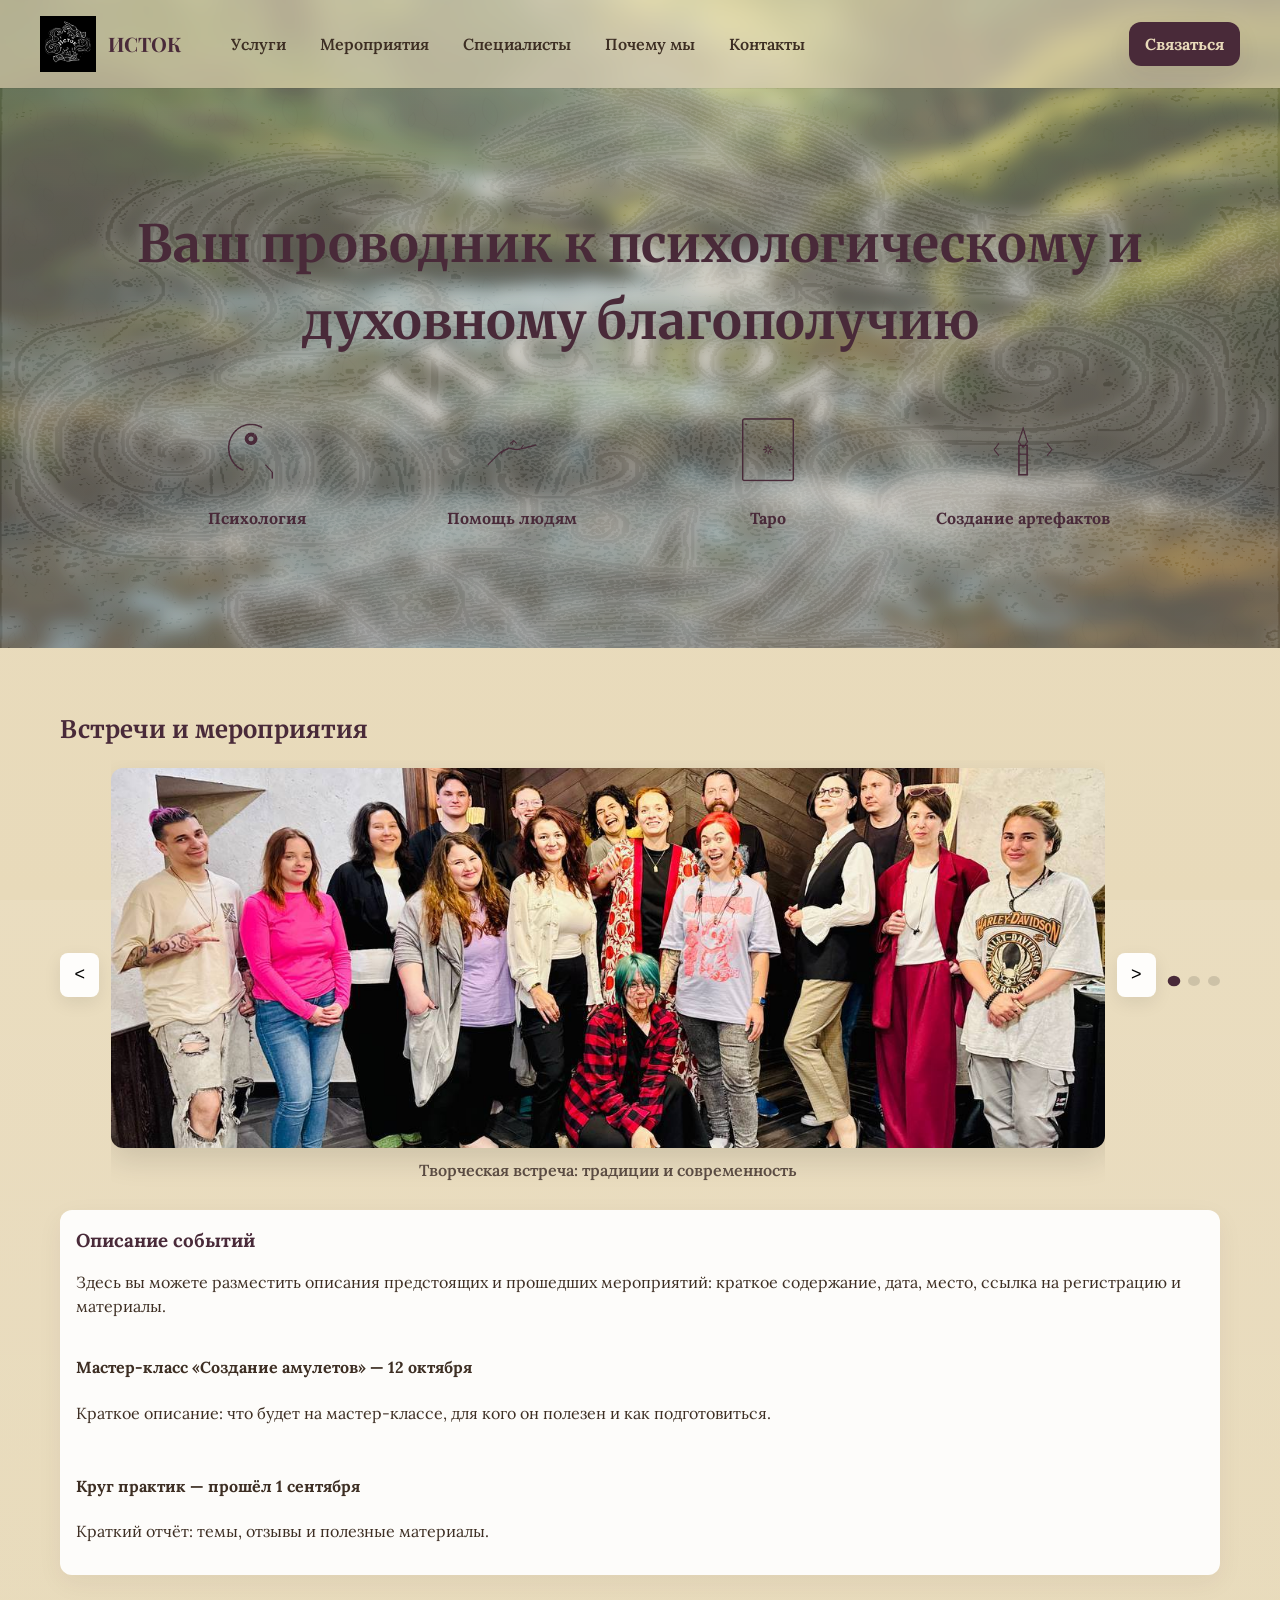
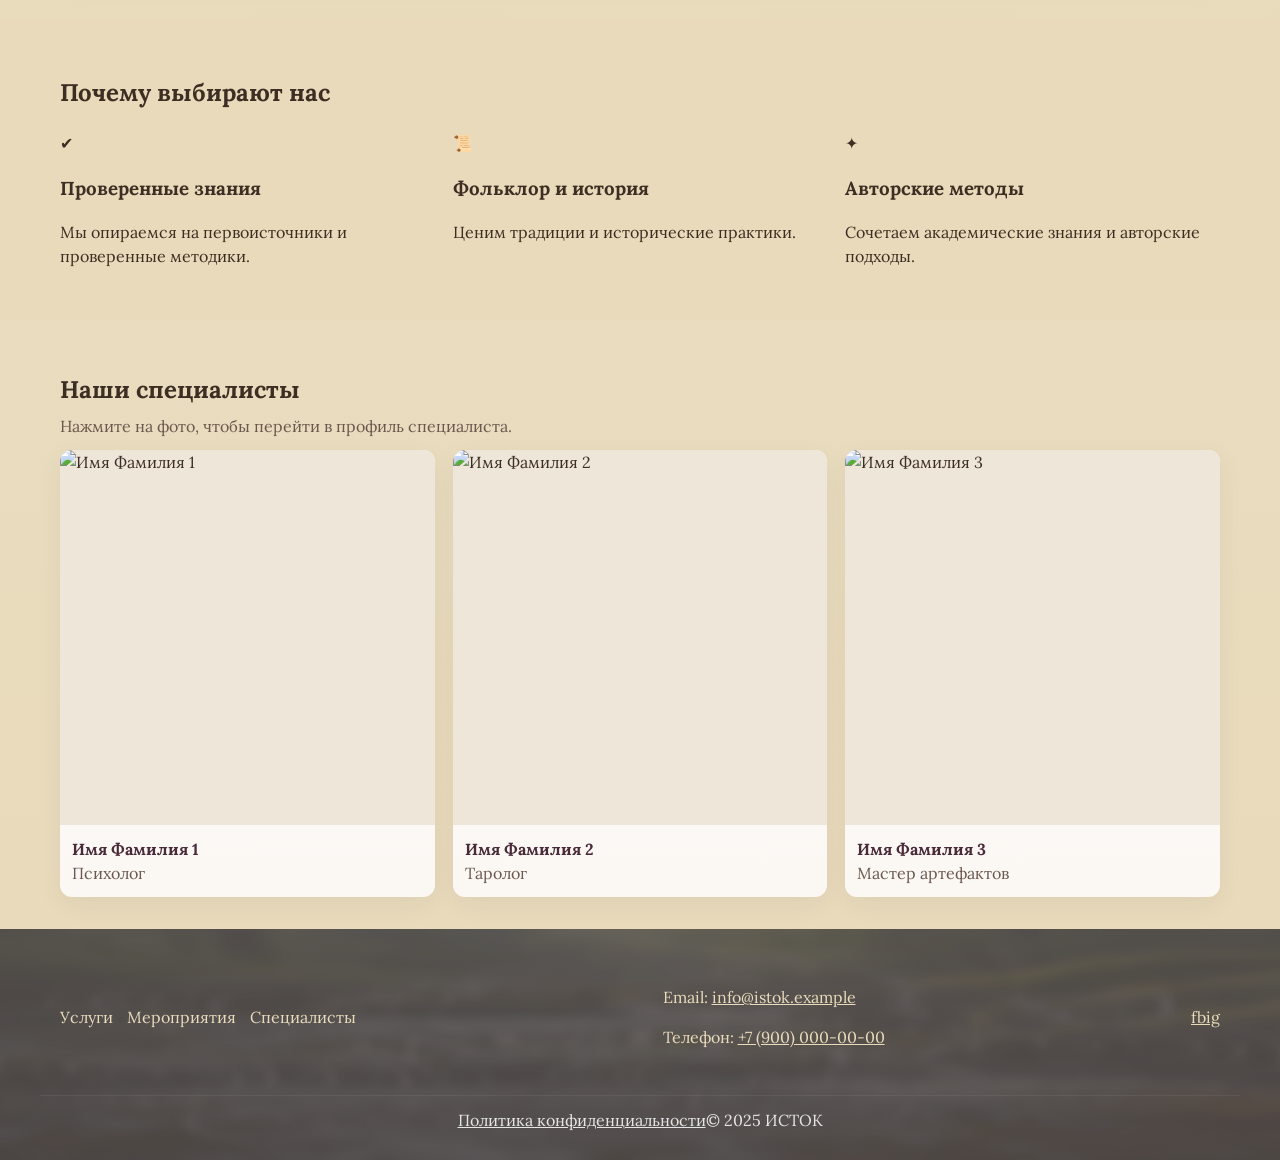
==== index.html @ 399ae098 "база сайта, один мастер, не полное наполнение" ====
<!doctype html>
<html lang="ru">
<head>
  <meta charset="utf-8" />
  <meta name="viewport" content="width=device-width,initial-scale=1" />
  <title>ИСТОК — Главная</title>

  <!-- Рекомендованные шрифты -->
  <link href="https://fonts.googleapis.com/css2?family=Lora:ital@0;1&family=Merriweather:wght@300;700&family=Playfair+Display:wght@400;700&display=swap" rel="stylesheet">

  <link rel="stylesheet" href="styles.css">
</head>
<body>
  <!-- Header -->
  <header class="site-header" role="banner">
    <div class="container header-inner">
      <a class="logo" href="/" aria-label="ИСТОК — на главную">
        <img src="img/logo1.jpeg" alt="ИСТОК логотип" class="logo-img" onerror="this.style.display='none'">
        <span class="logo-text">ИСТОК</span>
      </a>

      <nav class="main-nav" role="navigation" aria-label="Главная навигация">
        <a href="#services">Услуги</a>
        <a href="#events">Мероприятия</a>
        <a href="#specialists">Специалисты</a>
        <a href="#why">Почему мы</a>
        <a href="#contacts">Контакты</a>
      </nav>

      <div class="header-actions">
        <a class="btn-contact" href="#contacts">Связаться</a>
      </div>
    </div>
  </header>

  <!-- Hero -->
  <section class="hero" id="home">
    <div class="hero-visual" aria-hidden="true"></div>
    <div class="container hero-content">
      <h1 class="hero-title">Ваш проводник к психологическому и духовному благополучию</h1>

      <ul class="services" id="services" aria-label="Ключевые специализации">
        <li class="service">
          <img class="service-icon" src="img/icon_lin_psychology_256.png" alt="Психология">
          <span>Психология</span>
        </li>
        <li class="service">
          <img class="service-icon" src="img/icon_lin_help_256.png" alt="Помощь людям">
          <span>Помощь людям</span>
        </li>
        <li class="service">
          <img class="service-icon" src="img/icon_lin_tarot_256.png" alt="Таро">
          <span>Таро</span>
        </li>
        <li class="service">
          <img class="service-icon" src="img/icon_lin_artifacts_256.png" alt="Создание артефактов">
          <span>Создание артефактов</span>
        </li>
      </ul>
    </div>
  </section>

  <!-- Events / Встречи и мероприятия -->
  <section class="events" id="events" aria-label="Встречи и мероприятия">
    <div class="container">
      <h2 class="section-title">Встречи и мероприятия</h2>

      <!-- Carousel -->
      <div class="carousel" id="eventsCarousel" data-autoplay="true" data-autoplay-delay="4500" aria-roledescription="carousel">
        <button class="carousel-btn prev" aria-label="Предыдущий слайд">&lt;</button>

        <div class="carousel-track-wrap">
          <ul class="carousel-track">
            <li class="carousel-slide">
              <img src="img/events/event1.jpeg" alt="Мероприятие 1">
              <div class="slide-caption">Творческая встреча: традиции и современность</div>
            </li>
            <li class="carousel-slide">
              <img src="img/events/event2.jpeg" alt="Мероприятие 2">
              <div class="slide-caption">Мастер-класс по созданию артефактов</div>
            </li>
            <li class="carousel-slide">
              <img src="img/events/event3.jpeg" alt="Мероприятие 3">
              <div class="slide-caption">Круг практик и обмена опытом</div>
            </li>
            <!-- добавьте дополнительные слайды по необходимости -->
          </ul>
        </div>

        <button class="carousel-btn next" aria-label="Следующий слайд">&gt;</button>

        <div class="carousel-dots" role="tablist" aria-label="Навигация по слайдам"></div>
      </div>

      <!-- Описания мероприятий (редактируемый блок) -->
      <div class="events-desc">
        <h3>Описание событий</h3>
        <p>Здесь вы можете разместить описания предстоящих и прошедших мероприятий: краткое содержание, дата, место, ссылка на регистрацию и материалы.</p>

        <div class="events-list">
          <article class="event-item">
            <h4>Мастер-класс «Создание амулетов» — 12 октября</h4>
            <p>Краткое описание: что будет на мастер-классе, для кого он полезен и как подготовиться.</p>
          </article>

          <article class="event-item">
            <h4>Круг практик — прошёл 1 сентября</h4>
            <p>Краткий отчёт: темы, отзывы и полезные материалы.</p>
          </article>
        </div>
      </div>
    </div>
  </section>

  <!-- Why choose us -->
  <section class="why" id="why">
    <div class="container">
      <h2 class="section-title">Почему выбирают нас</h2>
      <div class="reasons">
        <article class="reason"><div class="reason-ico">✔</div><h3>Проверенные знания</h3><p>Мы опираемся на первоисточники и проверенные методики.</p></article>
        <article class="reason"><div class="reason-ico">📜</div><h3>Фольклор и история</h3><p>Ценим традиции и исторические практики.</p></article>
        <article class="reason"><div class="reason-ico">✦</div><h3>Авторские методы</h3><p>Сочетаем академические знания и авторские подходы.</p></article>
      </div>
    </div>
  </section>

  <!-- Specialists -->
  <section class="specialists" id="specialists">
    <div class="container">
      <h2 class="section-title">Наши специалисты</h2>
      <p class="specialists-intro">Нажмите на фото, чтобы перейти в профиль специалиста.</p>

      <div class="specialists-grid" role="list">
        <!-- Пример карточки; фотографию оборачиваем в ссылку на профиль -->
        <div class="spec-card" role="listitem">
          <a href="master.html" class="spec-link" title="Перейти к профилю Имя Фамилия 1">
            <div class="spec-photo-wrap">
              <img loading="lazy" src="img/specialist1.jpg" alt="Имя Фамилия 1" class="spec-photo">
            </div>
          </a>
          <div class="spec-info"><strong class="spec-name">Имя Фамилия 1</strong><span class="spec-role">Психолог</span></div>
        </div>

        <div class="spec-card">
          <a href="master.html" class="spec-link">
            <div class="spec-photo-wrap"><img loading="lazy" src="img/specialist2.jpg" alt="Имя Фамилия 2" class="spec-photo"></div>
          </a>
          <div class="spec-info"><strong class="spec-name">Имя Фамилия 2</strong><span class="spec-role">Таролог</span></div>
        </div>

        <div class="spec-card">
          <a href="master.html" class="spec-link">
            <div class="spec-photo-wrap"><img loading="lazy" src="img/specialist3.jpg" alt="Имя Фамилия 3" class="spec-photo"></div>
          </a>
          <div class="spec-info"><strong class="spec-name">Имя Фамилия 3</strong><span class="spec-role">Мастер артефактов</span></div>
        </div>

        <!-- Добавьте остальные карточки (до 20) -->
      </div>
    </div>
  </section>

  <!-- Footer -->
  <footer class="site-footer" id="contacts">
    <div class="footer-visual" aria-hidden="true"></div>
    <div class="container footer-inner">
      <nav class="footer-nav"><a href="#services">Услуги</a><a href="#events">Мероприятия</a><a href="#specialists">Специалисты</a></nav>
      <div class="footer-contacts">
        <p>Email: <a href="mailto:info@istok.example">info@istok.example</a></p>
        <p>Телефон: <a href="tel:+79000000000">+7 (900) 000-00-00</a></p>
      </div>
      <div class="socials"><a href="#">fb</a><a href="#">ig</a></div>
    </div>
    <div class="container footer-bottom"><a class="privacy" href="#">Политика конфиденциальности</a><span>© 2025 ИСТОК</span></div>
  </footer>

  <!-- Подключаем внешний JS карусели -->
  <script src="carousel.js" defer></script>
</body>
</html>
---- styles.css ----
/* styles.css — полный файл
   ПАЛИТРА:
   --forest: #A7AF81
   --sand:   #E8DABA
   --purple: #492A39
   --text:   #3D2E23
   --accent: #987A56
*/

/* ========== ПЕРЕМЕННЫЕ ========== */
:root{
  --forest: #A7AF81;
  --sand:   #E8DABA;
  --purple: #492A39;
  --text:   #3D2E23;
  --accent: #987A56;

  --max-width: 1200px;
  --gap: 20px;
  --radius: 12px;

  --shadow-soft: 0 8px 26px rgba(73,42,57,0.06);
  --shadow-mid: 0 12px 30px rgba(0,0,0,0.12);
}

/* ========== RESET / БАЗОВЫЕ ========== */
* { box-sizing: border-box; }
html,body { height:100%; }
body{
  margin:0;
  font-family: "Lora", Georgia, serif;
  color: var(--text);
  background: linear-gradient(180deg, color-mix(in srgb, var(--sand) 92%, white), var(--sand));
  -webkit-font-smoothing:antialiased;
  -moz-osx-font-smoothing:grayscale;
  line-height:1.5;
  font-size:16px;
}

/* контейнер */
.container{
  max-width: var(--max-width);
  margin: 0 auto;
  padding: 0 20px;
}

/* ссылки */
a { color: inherit; }
a:hover { text-decoration: underline; }

/* ========== HEADER ========== */
.site-header{
  position: sticky;
  top: 0;
  z-index: 60;
  background: url("img/header_bg_from_logo.png") center/cover no-repeat;
  background-color: rgba(232,218,186,0.96);
  box-shadow: 0 1px 0 rgba(0,0,0,0.04);
  backdrop-filter: blur(4px);
}
.header-inner{
  display:flex;
  align-items:center;
  gap:18px;
  padding:16px 0;
}
.logo{ display:flex; align-items:center; gap:12px; text-decoration:none; color:var(--purple) }
.logo-img{ height:56px; width:auto; display:block; }
.logo-text{ font-family:"Playfair Display", serif; font-weight:700; font-size:20px; color:var(--purple) }

/* навигация */
.main-nav{
  margin-left: 24px;
  display:flex;
  gap:18px;
  flex:1;
  align-items:center;
}
.main-nav a{
  text-decoration:none;
  color: var(--text);
  padding:6px 8px;
  border-radius:8px;
  font-weight:600;
}
.main-nav a:hover,
.main-nav a:focus{ background: rgba(73,42,57,0.06); color:var(--purple); outline:none; }

/* кнопка связаться */
.header-actions{ flex-shrink:0; }
.btn-contact{
  display:inline-block;
  padding:10px 16px;
  background: var(--purple);
  color: var(--sand);
  border-radius:12px;
  text-decoration:none;
  font-weight:700;
  box-shadow: var(--shadow-soft);
}

/* ========== HERO ========== */
.hero{
  position:relative;
  overflow:hidden;
  background:
    linear-gradient(180deg, rgba(167,175,129,0.14), rgba(232,218,186,0.06)),
    url("img/hero_bg_from_logo.png") center/cover no-repeat;
  min-height: 560px;
  display:flex;
  align-items:center;
  padding:56px 0;
}

/* паттерн листьев и размытие-волна */
.hero::after{
  content: "";
  position:absolute;
  inset:0;
  background-image: url("img/leaves_pattern_from_logo.svg");
  background-repeat: repeat;
  background-size: 200px 200px;
  opacity: 0.14;
  z-index:1;
  pointer-events:none;
}
.hero::before{
  content: "";
  position:absolute;
  left:0; right:0; top:-60px; height:180px;
  background: url("img/forest_wave_blur.svg") center top / cover no-repeat;
  filter: blur(10px);
  z-index:2;
  opacity:0.9;
}

/* контент поверх фона */
.hero-content{ position:relative; z-index:3; width:100%; padding: 28px 0; text-align:center; }
.hero-title{
  font-family:"Merriweather", serif;
  font-size: clamp(28px, 4vw, 56px);
  color: var(--purple);
  margin: 0 0 40px 0;
  max-width: 72ch;
  margin-left:auto; margin-right:auto;
}

/* блок услуг в герое (иконки) */
.services{
  list-style:none; padding:0; margin:0 auto;
  display:grid;
  grid-template-columns: repeat(auto-fit, minmax(160px, 1fr));
  gap:22px;
  max-width: 1000px;
}
.service{
  display:flex;
  flex-direction:column;
  align-items:center;
  gap:10px;
  text-align:center;
}
.service-icon{
  width:96px; height:96px; object-fit:contain;
  padding:10px; border-radius:18px; transition: transform .18s ease, box-shadow .18s ease;
  background: rgba(255,255,255,0.0);
}
.service:hover .service-icon{ transform: translateY(-6px); box-shadow: var(--shadow-mid); }
.service span{ color:var(--purple); font-weight:700 }

/* ========== EVENTS (КАРУСЕЛЬ + ОПИСАНИЕ) ========== */
.events{
  padding:44px 0;
  background: linear-gradient(180deg, rgba(255,255,255,0.0), rgba(255,255,255,0.02));
}
.events .section-title{
  text-align:left;
  font-family:"Merriweather", serif;
  color:var(--purple);
  margin-bottom:12px;
}

/* каркас карусели */
.carousel{
  position: relative;
  display:flex;
  align-items:center;
  gap:12px;
  width:100%;
  max-width:100%;
  margin-bottom:18px;
}

/* кнопки */
.carousel-btn{
  background: rgba(255,255,255,0.94);
  border:none;
  width:44px; height:44px; border-radius:8px;
  box-shadow: 0 6px 18px rgba(0,0,0,0.08);
  cursor:pointer;
  font-size:18px;
  display:flex; align-items:center; justify-content:center;
}
.carousel-btn:active{ transform: translateY(1px); }

/* обёртка с треком — scroll-snap */
.carousel-track-wrap{
  overflow: auto;
  -webkit-overflow-scrolling: touch;
  scroll-snap-type: x mandatory;
  width:100%;
  scrollbar-width: none; /* firefox */
}
.carousel-track-wrap::-webkit-scrollbar{ display:none; }

/* трек */
.carousel-track{
  display:flex;
  gap:16px;
  padding:8px 0;
  margin:0;
  list-style:none;
  align-items:flex-start;
}

/* слайды */
.carousel-slide{
  flex: 0 0 100%; /* занимает всю видимую ширину контейнера */
  box-sizing: border-box;
  scroll-snap-align: center;
  min-width: 0; /* важно при flex */
  display:flex;
  flex-direction:column;
  align-items:center;
}

/* изображения слайда */
.carousel-slide img{
  width:100%;
  height:380px;
  object-fit:cover;
  border-radius:12px;
  display:block;
  box-shadow: var(--shadow-mid);
}

/* подпись под слайдом */
.slide-caption{ margin-top:10px; color:#5a4b42; font-weight:600; text-align:center; }

/* точки */
.carousel-dots{ display:flex; gap:8px; justify-content:center; margin-top:12px; }
.carousel-dots .dot{
  width:10px; height:10px; background:rgba(0,0,0,0.12); border-radius:50%; border:none; cursor:pointer;
  transition: transform .12s ease, background .18s ease;
}
.carousel-dots .dot.active{ background:var(--purple); transform: scale(1.05); }

/* events description */
.events-desc{
  margin-top:20px;
  background: rgba(255,255,255,0.92);
  padding:16px;
  border-radius:12px;
  box-shadow: var(--shadow-soft);
}
.events-desc h3{ margin:0 0 8px 0; color:var(--purple); }
.events-list{ margin-top:12px; display:grid; gap:12px; }

/* ========== WHY (почему мы) ========== */
.why{
  padding:36px 0;
  background: var(--sand);
}
.reasons{
  display:grid;
  grid-template-columns: repeat(auto-fit, minmax(220px, 1fr));
  gap:18px;
}

/* ========== SPECIALISTS ========== */
.specialists{
  padding:32px 0;
}
.specialists .section-title{ margin-bottom:6px; }
.specialists-intro{ color:#6b584f; margin:0 0 12px 0; }

/* сетка специалистов (адаптивно: от 1 до 5 колонок) */
.specialists-grid{
  display:grid;
  gap:18px;
  grid-template-columns: repeat(auto-fit, minmax(180px, 1fr));
  align-items:start;
}

/* карточка специалиста */
.spec-card{
  background: linear-gradient(180deg,#fff,#fbf7f3);
  border-radius:12px;
  overflow:hidden;
  box-shadow: var(--shadow-soft);
  text-align:left;
  transition: transform .18s ease, box-shadow .18s ease;
}
.spec-card:hover{ transform: translateY(-6px); box-shadow: 0 18px 36px rgba(73,42,57,0.12); }
.spec-link{ display:block; text-decoration:none; color:inherit; }
.spec-photo-wrap{ width:100%; height:0; padding-bottom:100%; position:relative; background:#efe6da; }
.spec-photo{ position:absolute; inset:0; width:100%; height:100%; object-fit:cover; display:block; }
.spec-info{ padding:12px; }
.spec-name{ display:block; color:var(--purple); font-weight:700; }
.spec-role{ color:#6b584f; margin-top:6px; }

/* ========== FOOTER ========== */
.site-footer{
  position:relative;
  background: url("img/footer_bg_from_logo.png") center/cover no-repeat;
  color: var(--sand);
  padding:28px 0;
}
.footer-visual{ position:absolute; inset:0; background: linear-gradient(180deg, rgba(73,42,57,0.18), rgba(73,42,57,0.28)); mix-blend-mode:multiply; z-index:0; pointer-events:none; }
.footer-inner{ position:relative; z-index:2; display:flex; gap:16px; align-items:center; justify-content:space-between; flex-wrap:wrap; padding:12px 20px; max-width:var(--max-width); margin:0 auto; }
.footer-nav{ display:flex; gap:14px; flex-wrap:wrap; }
.footer-nav a{ color:var(--sand); text-decoration:none; }
.footer-contacts a{ color:var(--sand); text-decoration:underline; }
.footer-bottom{ position:relative; z-index:2; border-top: 1px solid rgba(255,255,255,0.06); margin-top:18px; padding-top:12px; text-align:center; color:rgba(255,255,255,0.85); }

/* ========== ФОРМЫ (если используются) ========== */
input[type="text"], input[type="email"], textarea, select {
  width:100%;
  padding:10px;
  border-radius:8px;
  border:1px solid #e6dccc;
  background:#fff;
  font-size:14px;
}

/* ========== АДАПТИВ ========== */
@media (max-width:1100px){
  .main-nav{ display:none; } /* можно заменить на бургер-меню */
  .hero{ min-height:520px; padding:36px 0; }
  .carousel-slide img{ height:320px; }
}
@media (max-width:720px){
  .hero{ min-height:480px; padding:28px 0; }
  .hero-title{ font-size:22px; }
  .carousel-slide img{ height:220px; }
  .carousel-btn{ width:38px; height:38px; font-size:16px; }
  .spec-photo{ object-position:center; }
}
@media (max-width:420px){
  .carousel-slide img{ height:180px; }
  .carousel-dots{ gap:6px; }
  .header-inner{ padding:10px 12px; gap:8px; }
  .logo-img{ height:46px; }
  .logo-text{ font-size:18px; }
  .container{ padding:0 12px; }
}

/* ========== ДОП. УТИЛИТЫ ========== */
.hidden { display:none !important; }
.sr-only { position:absolute; left:-9999px; top:auto; width:1px; height:1px; overflow:hidden; }
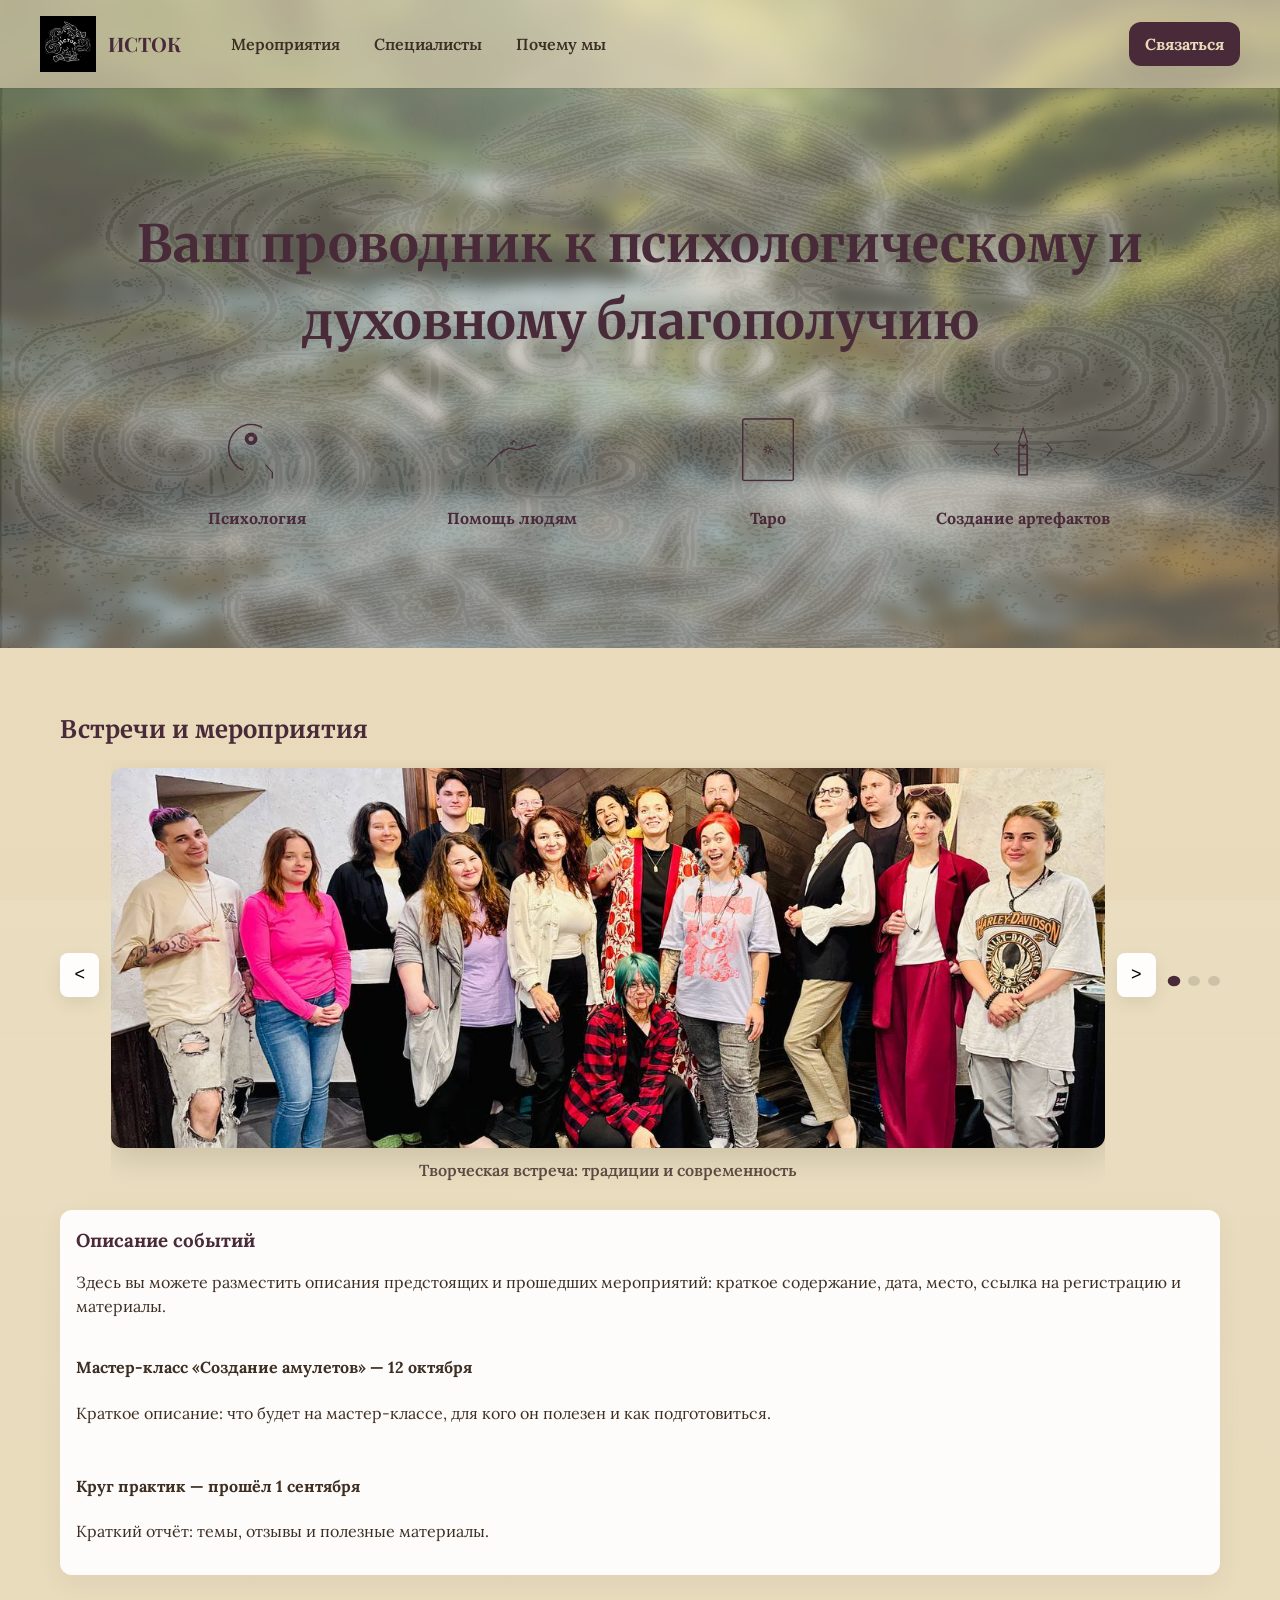
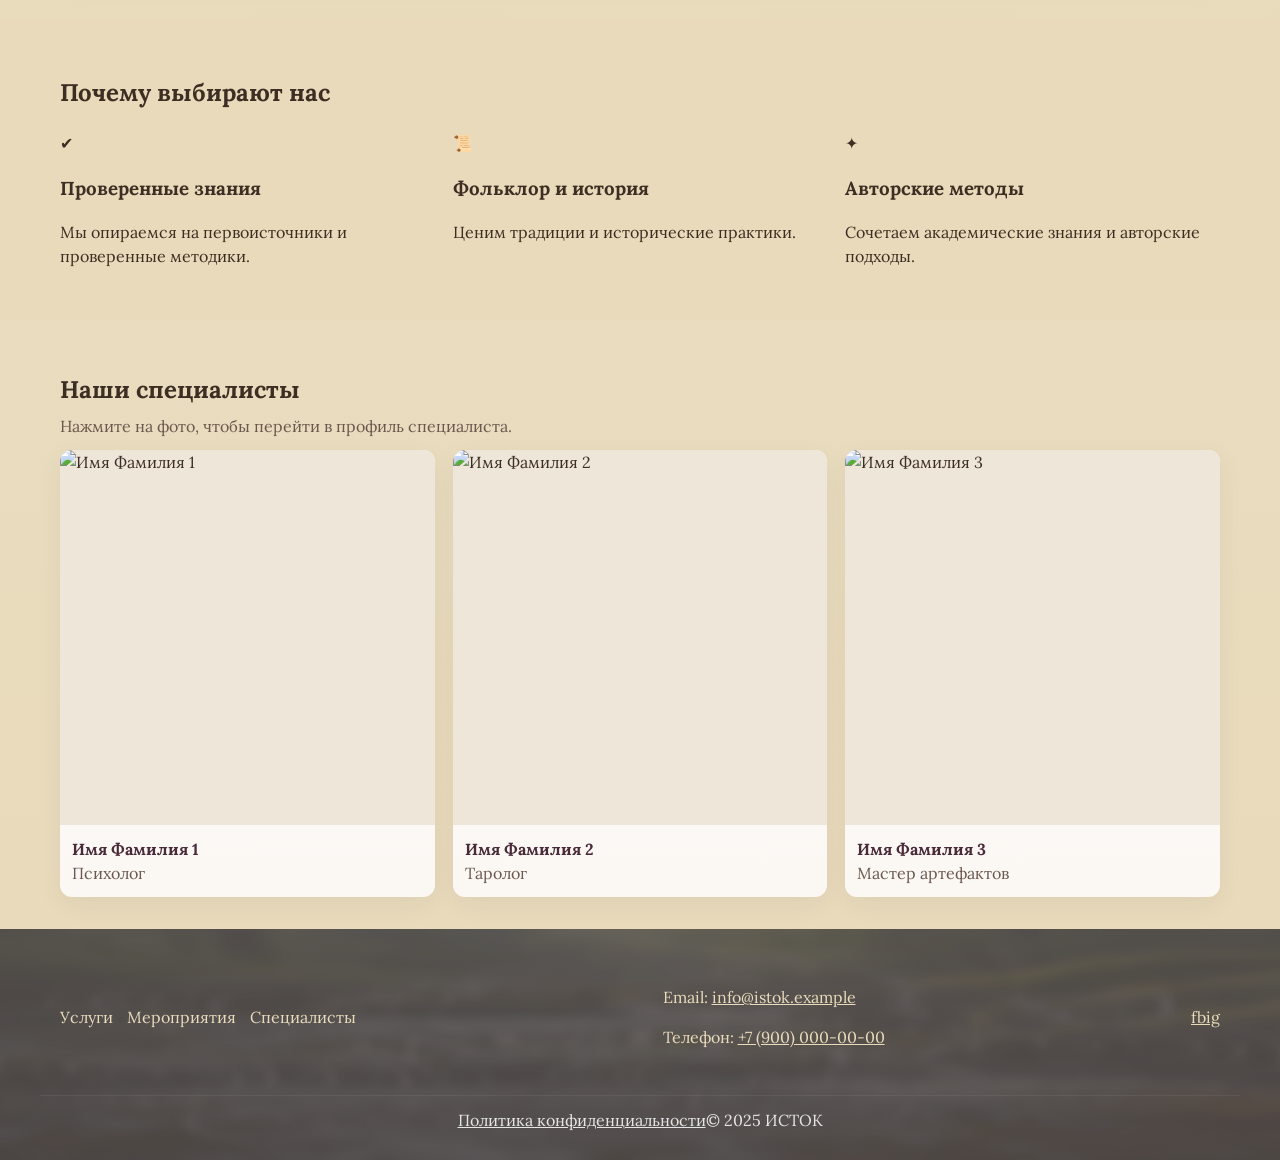
==== commit b78ac65b: "изменил мастеров, карусель." ====
--- a/index.html
+++ b/index.html
@@ -20,11 +20,9 @@
       </a>
 
       <nav class="main-nav" role="navigation" aria-label="Главная навигация">
-        <a href="#services">Услуги</a>
         <a href="#events">Мероприятия</a>
         <a href="#specialists">Специалисты</a>
         <a href="#why">Почему мы</a>
-        <a href="#contacts">Контакты</a>
       </nav>
 
       <div class="header-actions">
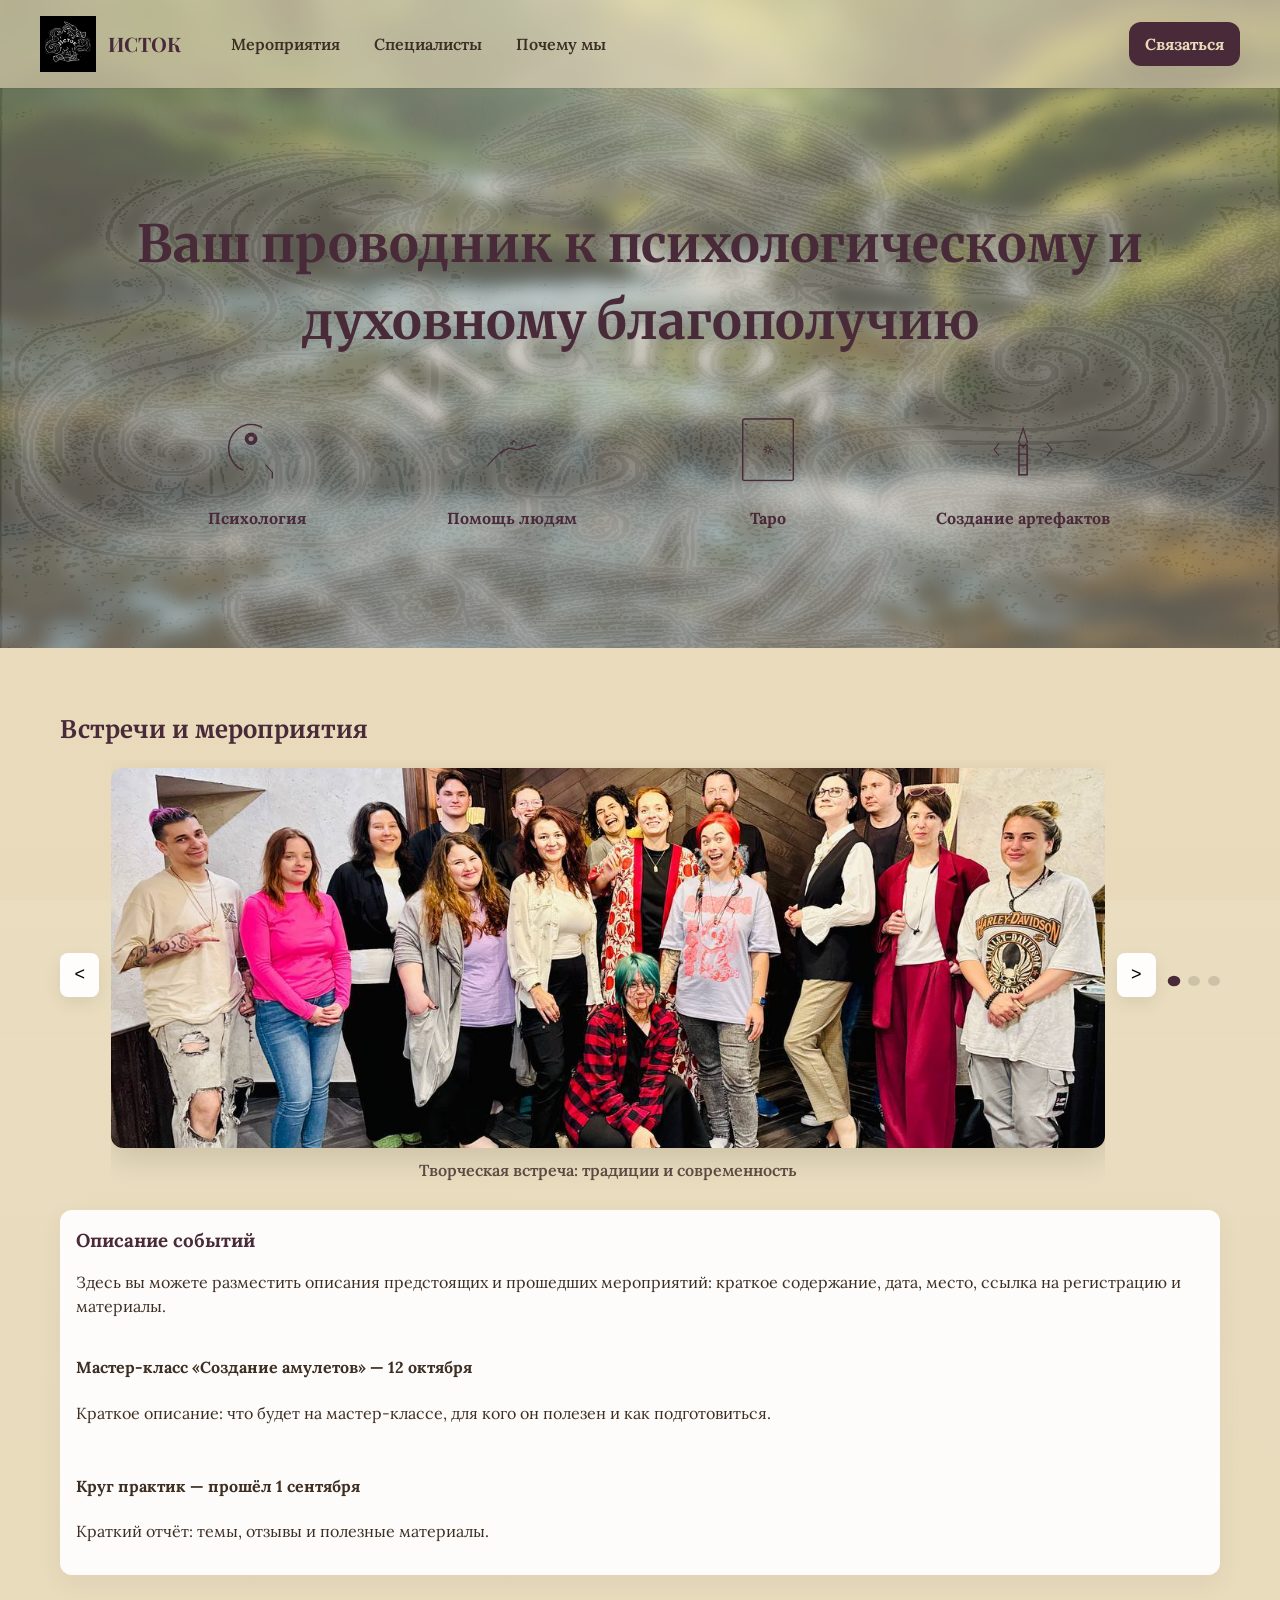
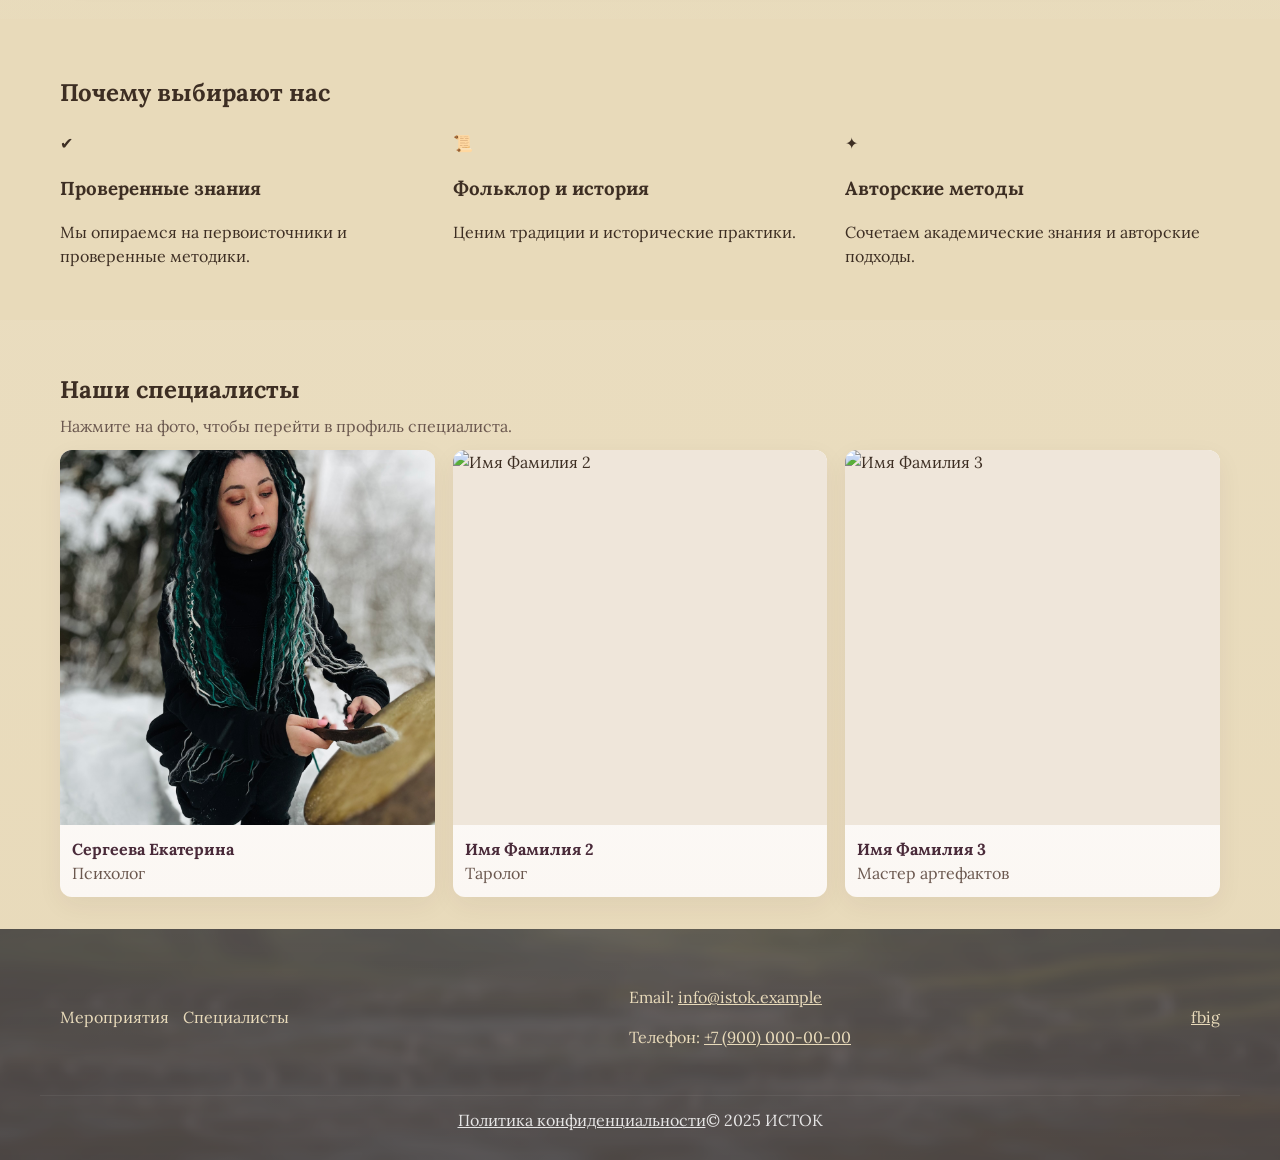
==== commit 134b0753: "конечная база" ====
--- a/index.html
+++ b/index.html
@@ -133,10 +133,10 @@
         <div class="spec-card" role="listitem">
           <a href="master.html" class="spec-link" title="Перейти к профилю Имя Фамилия 1">
             <div class="spec-photo-wrap">
-              <img loading="lazy" src="img/specialist1.jpg" alt="Имя Фамилия 1" class="spec-photo">
+              <img loading="lazy" src="img/master/ekaterina_sergeeva.jpeg" alt="Имя Фамилия 1" class="spec-photo">
             </div>
           </a>
-          <div class="spec-info"><strong class="spec-name">Имя Фамилия 1</strong><span class="spec-role">Психолог</span></div>
+          <div class="spec-info"><strong class="spec-name">Сергеева Екатерина</strong><span class="spec-role">Психолог</span></div>
         </div>
 
         <div class="spec-card">
@@ -162,7 +162,7 @@
   <footer class="site-footer" id="contacts">
     <div class="footer-visual" aria-hidden="true"></div>
     <div class="container footer-inner">
-      <nav class="footer-nav"><a href="#services">Услуги</a><a href="#events">Мероприятия</a><a href="#specialists">Специалисты</a></nav>
+      <nav class="footer-nav"><a href="#events">Мероприятия</a><a href="#specialists">Специалисты</a></nav>
       <div class="footer-contacts">
         <p>Email: <a href="mailto:info@istok.example">info@istok.example</a></p>
         <p>Телефон: <a href="tel:+79000000000">+7 (900) 000-00-00</a></p>
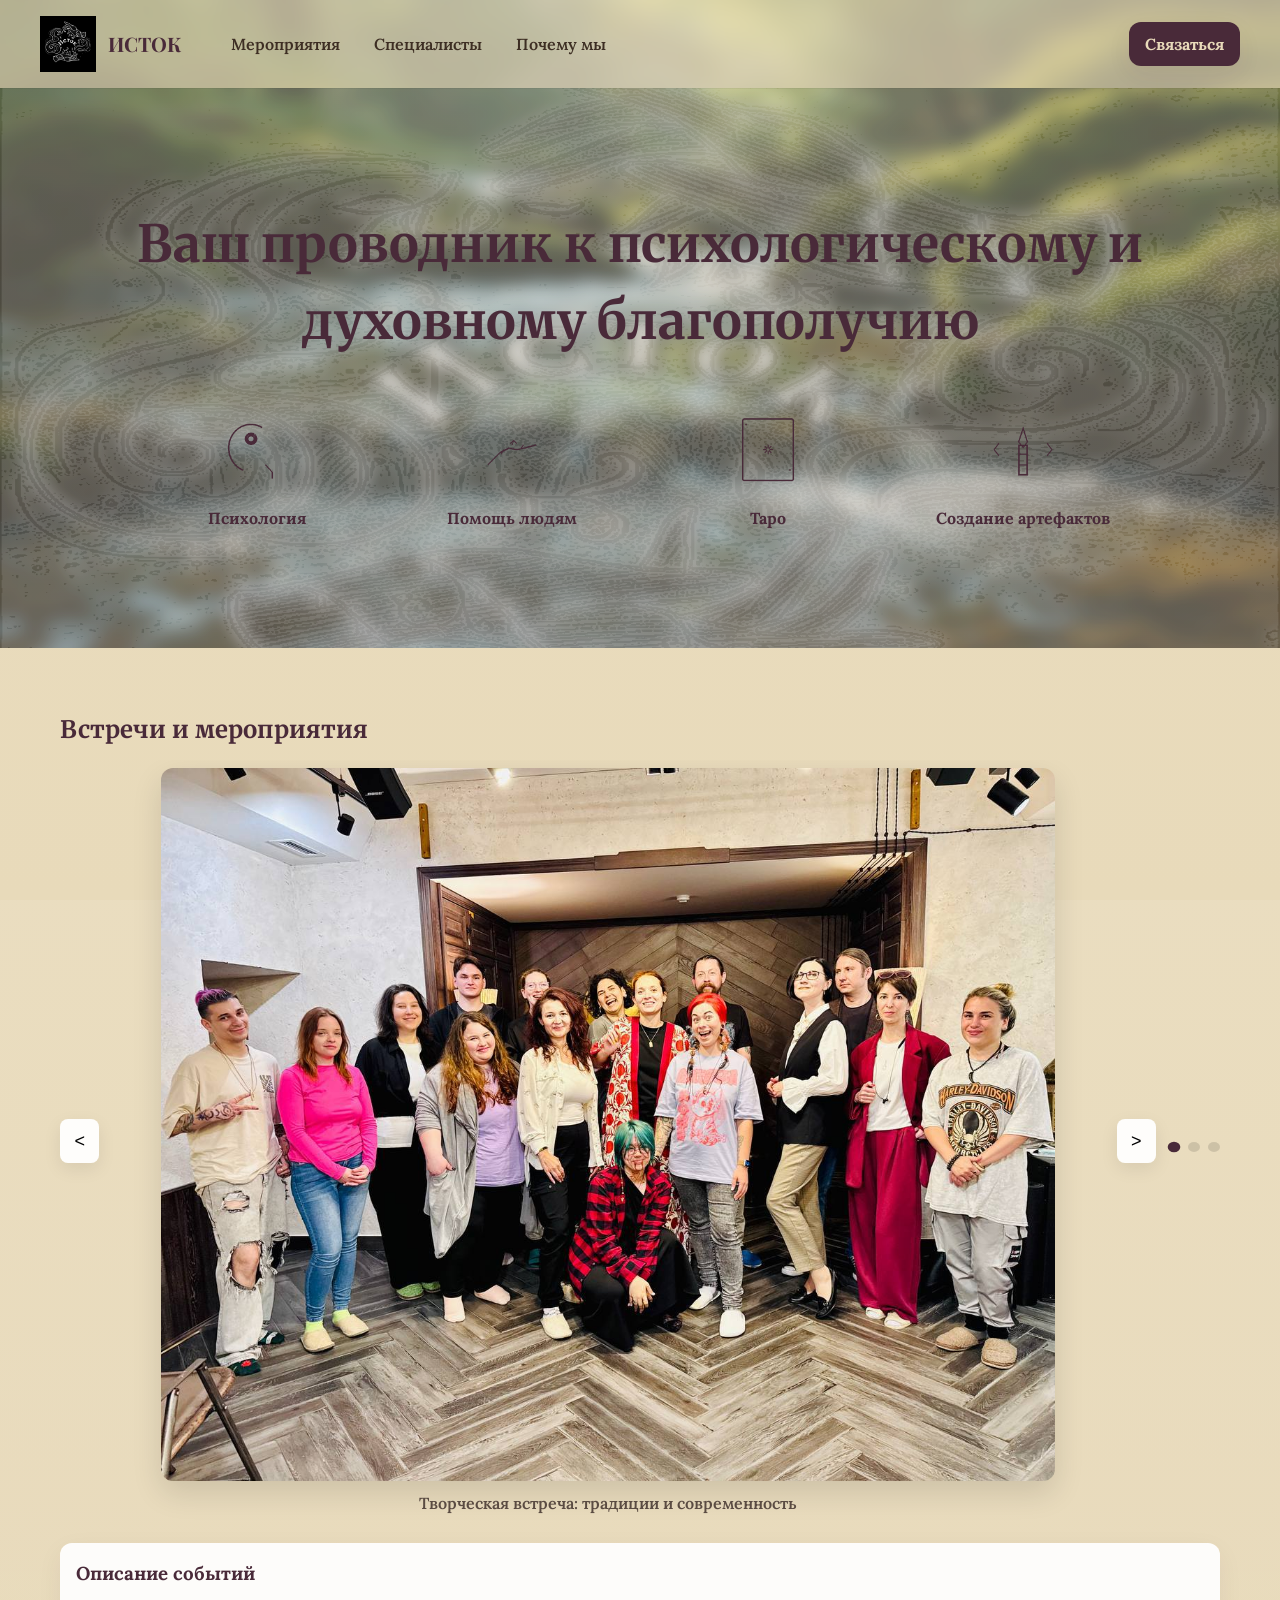
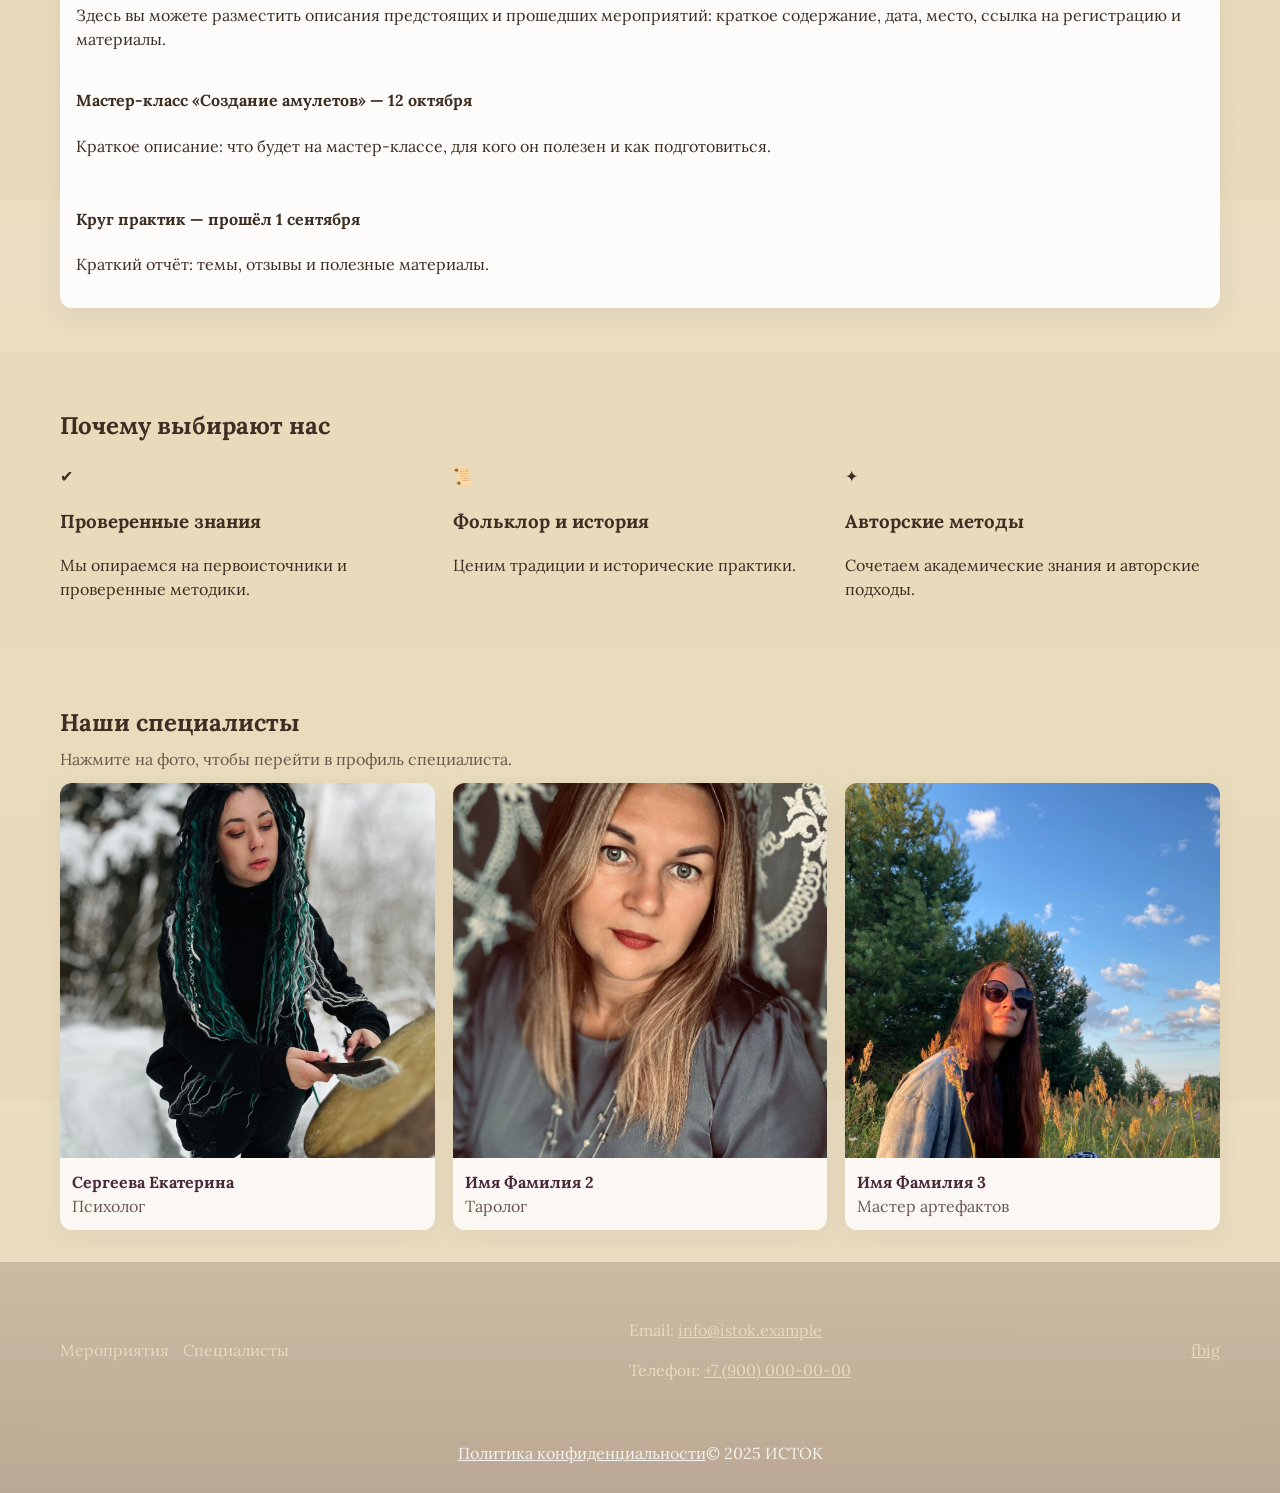
==== commit 1124cded: "сделал все страницы мастеров" ====
--- a/index.html
+++ b/index.html
@@ -8,7 +8,7 @@
   <!-- Рекомендованные шрифты -->
   <link href="https://fonts.googleapis.com/css2?family=Lora:ital@0;1&family=Merriweather:wght@300;700&family=Playfair+Display:wght@400;700&display=swap" rel="stylesheet">
 
-  <link rel="stylesheet" href="styles.css">
+  <link rel="stylesheet" href="css/styles.css">
 </head>
 <body>
   <!-- Header -->
@@ -20,7 +20,7 @@
       </a>
 
       <nav class="main-nav" role="navigation" aria-label="Главная навигация">
-        <a href="#events">Мероприятия</a>
+        <a href="events.html">Мероприятия</a>
         <a href="#specialists">Специалисты</a>
         <a href="#why">Почему мы</a>
       </nav>
@@ -131,7 +131,7 @@
       <div class="specialists-grid" role="list">
         <!-- Пример карточки; фотографию оборачиваем в ссылку на профиль -->
         <div class="spec-card" role="listitem">
-          <a href="master.html" class="spec-link" title="Перейти к профилю Имя Фамилия 1">
+          <a href="/masters/sergeeva1.html" class="spec-link" title="Перейти к профилю Имя Фамилия 1">
             <div class="spec-photo-wrap">
               <img loading="lazy" src="img/master/ekaterina_sergeeva.jpeg" alt="Имя Фамилия 1" class="spec-photo">
             </div>
@@ -140,15 +140,15 @@
         </div>
 
         <div class="spec-card">
-          <a href="master.html" class="spec-link">
-            <div class="spec-photo-wrap"><img loading="lazy" src="img/specialist2.jpg" alt="Имя Фамилия 2" class="spec-photo"></div>
+          <a href="/masters/baraova.html" class="spec-link">
+            <div class="spec-photo-wrap"><img loading="lazy" src="img/master/maria_baranova.jpeg" alt="Имя Фамилия 2" class="spec-photo"></div>
           </a>
           <div class="spec-info"><strong class="spec-name">Имя Фамилия 2</strong><span class="spec-role">Таролог</span></div>
         </div>
 
         <div class="spec-card">
-          <a href="master.html" class="spec-link">
-            <div class="spec-photo-wrap"><img loading="lazy" src="img/specialist3.jpg" alt="Имя Фамилия 3" class="spec-photo"></div>
+          <a href="/masters/bruja.html" class="spec-link">
+            <div class="spec-photo-wrap"><img loading="lazy" src="img/master/innes_la_bruha.jpeg" alt="Имя Фамилия 3" class="spec-photo"></div>
           </a>
           <div class="spec-info"><strong class="spec-name">Имя Фамилия 3</strong><span class="spec-role">Мастер артефактов</span></div>
         </div>
@@ -173,6 +173,6 @@
   </footer>
 
   <!-- Подключаем внешний JS карусели -->
-  <script src="carousel.js" defer></script>
+  <script src="/js/carousel.js" defer></script>
 </body>
 </html>
--- a/css/styles.css
+++ b/css/styles.css
@@ -0,0 +1,342 @@
+/* styles.css — полный файл
+   ПАЛИТРА:
+   --forest: #A7AF81
+   --sand:   #E8DABA
+   --purple: #492A39
+   --text:   #3D2E23
+   --accent: #987A56
+*/
+
+/* ========== ПЕРЕМЕННЫЕ ========== */
+:root{
+  --forest: #A7AF81;
+  --sand:   #E8DABA;
+  --purple: #492A39;
+  --text:   #3D2E23;
+  --accent: #987A56;
+
+  --max-width: 1200px;
+  --gap: 20px;
+  --radius: 12px;
+
+  --shadow-soft: 0 8px 26px rgba(73,42,57,0.06);
+  --shadow-mid: 0 12px 30px rgba(0,0,0,0.12);
+}
+
+/* ========== RESET / БАЗОВЫЕ ========== */
+* { box-sizing: border-box; }
+html,body { height:100%; }
+body{
+  margin:0;
+  font-family: "Lora", Georgia, serif;
+  color: var(--text);
+  background: linear-gradient(180deg, color-mix(in srgb, var(--sand) 92%, white), var(--sand));
+  -webkit-font-smoothing:antialiased;
+  -moz-osx-font-smoothing:grayscale;
+  line-height:1.5;
+  font-size:16px;
+}
+
+/* контейнер */
+.container{
+  max-width: var(--max-width);
+  margin: 0 auto;
+  padding: 0 20px;
+}
+
+/* ссылки */
+a { color: inherit; }
+a:hover { text-decoration: underline; }
+
+/* ========== HEADER ========== */
+
+.site-header {
+  position: sticky;
+  top: 0;
+  z-index: 60;
+  background: url(/img/header_bg_from_logo.png) center / cover no-repeat;
+  background-color: rgba(232, 218, 186, 0.96);
+  box-shadow: 0 1px 0 rgba(0, 0, 0, 0.04);
+  backdrop-filter: blur(4px);
+}
+
+.header-inner{
+  display:flex;
+  align-items:center;
+  gap:18px;
+  padding:16px 0;
+}
+.logo{ display:flex; align-items:center; gap:12px; text-decoration:none; color:var(--purple) }
+.logo-img{ height:56px; width:auto; display:block; }
+.logo-text{ font-family:"Playfair Display", serif; font-weight:700; font-size:20px; color:var(--purple) }
+
+/* навигация */
+.main-nav{
+  margin-left: 24px;
+  display:flex;
+  gap:18px;
+  flex:1;
+  align-items:center;
+}
+.main-nav a{
+  text-decoration:none;
+  color: var(--text);
+  padding:6px 8px;
+  border-radius:8px;
+  font-weight:600;
+}
+.main-nav a:hover,
+.main-nav a:focus{ background: rgba(73,42,57,0.06); color:var(--purple); outline:none; }
+
+/* кнопка связаться */
+.header-actions{ flex-shrink:0; }
+.btn-contact{
+  display:inline-block;
+  padding:10px 16px;
+  background: var(--purple);
+  color: var(--sand);
+  border-radius:12px;
+  text-decoration:none;
+  font-weight:700;
+  box-shadow: var(--shadow-soft);
+}
+
+/* ========== HERO ========== */
+.hero{
+  position:relative;
+  overflow:hidden;
+  background:
+    linear-gradient(180deg, rgba(167,175,129,0.14), rgba(232,218,186,0.06)), url("/img/hero_bg_from_logo.png") center/cover no-repeat;
+  min-height: 560px;
+  display:flex;
+  align-items:center;
+  padding:56px 0;
+}
+
+
+/* контент поверх фона */
+.hero-content{ position:relative; z-index:3; width:100%; padding: 28px 0; text-align:center; }
+.hero-title{
+  font-family:"Merriweather", serif;
+  font-size: clamp(28px, 4vw, 56px);
+  color: var(--purple);
+  margin: 0 0 40px 0;
+  max-width: 72ch;
+  margin-left:auto; margin-right:auto;
+}
+
+/* блок услуг в герое (иконки) */
+.services{
+  list-style:none; padding:0; margin:0 auto;
+  display:grid;
+  grid-template-columns: repeat(auto-fit, minmax(160px, 1fr));
+  gap:22px;
+  max-width: 1000px;
+}
+.service{
+  display:flex;
+  flex-direction:column;
+  align-items:center;
+  gap:10px;
+  text-align:center;
+}
+.service-icon{
+  width:96px; height:96px; object-fit:contain;
+  padding:10px; border-radius:18px; transition: transform .18s ease, box-shadow .18s ease;
+  background: rgba(255,255,255,0.0);
+}
+.service:hover .service-icon{ transform: translateY(-6px); box-shadow: var(--shadow-mid); }
+.service span{ color:var(--purple); font-weight:700 }
+
+/* ========== EVENTS (КАРУСЕЛЬ + ОПИСАНИЕ) ========== */
+.events{
+  padding:44px 0;
+  background: linear-gradient(180deg, rgba(255,255,255,0.0), rgba(255,255,255,0.02));
+}
+.events .section-title{
+  text-align:left;
+  font-family:"Merriweather", serif;
+  color:var(--purple);
+  margin-bottom:12px;
+}
+
+/* каркас карусели */
+.carousel{
+  position: relative;
+  display:flex;
+  align-items:center;
+  gap:12px;
+  width:100%;
+  max-width:100%;
+  margin-bottom:18px;
+}
+
+/* кнопки */
+.carousel-btn{
+  background: rgba(255,255,255,0.94);
+  border:none;
+  width:44px; height:44px; border-radius:8px;
+  box-shadow: 0 6px 18px rgba(0,0,0,0.08);
+  cursor:pointer;
+  font-size:18px;
+  display:flex; align-items:center; justify-content:center;
+}
+.carousel-btn:active{ transform: translateY(1px); }
+
+/* обёртка с треком — scroll-snap */
+.carousel-track-wrap{
+  overflow: auto;
+  -webkit-overflow-scrolling: touch;
+  scroll-snap-type: x mandatory;
+  width:100%;
+  scrollbar-width: none; /* firefox */
+}
+.carousel-track-wrap::-webkit-scrollbar{ display:none; }
+
+/* трек */
+.carousel-track{
+  display:flex;
+  gap:16px;
+  padding:8px 0;
+  margin:0;
+  list-style:none;
+  align-items:flex-start;
+}
+
+/* слайды */
+.carousel-slide{
+  flex: 0 0 100%; /* занимает всю видимую ширину контейнера */
+  box-sizing: border-box;
+  scroll-snap-align: center;
+  min-width: 0; /* важно при flex */
+  display:flex;
+  flex-direction:column;
+  align-items:center;
+  text-align: center;
+}
+
+/* изображения слайда */
+.carousel-slide img{
+  width:90%;
+  height:auto;
+  object-fit:cover;
+  border-radius:12px;
+  display:block;
+  box-shadow: var(--shadow-mid);
+}
+
+/* подпись под слайдом */
+.slide-caption{ margin-top:10px; color:#5a4b42; font-weight:600; text-align:center; }
+
+/* точки */
+.carousel-dots{ display:flex; gap:8px; justify-content:center; margin-top:12px; }
+.carousel-dots .dot{
+  width:10px; height:10px; background:rgba(0,0,0,0.12); border-radius:50%; border:none; cursor:pointer;
+  transition: transform .12s ease, background .18s ease;
+}
+.carousel-dots .dot.active{ background:var(--purple); transform: scale(1.05); }
+
+/* events description */
+.events-desc{
+  margin-top:20px;
+  background: rgba(255,255,255,0.92);
+  padding:16px;
+  border-radius:12px;
+  box-shadow: var(--shadow-soft);
+}
+.events-desc h3{ margin:0 0 8px 0; color:var(--purple); }
+.events-list{ margin-top:12px; display:grid; gap:12px; }
+
+/* ========== WHY (почему мы) ========== */
+.why{
+  padding:36px 0;
+  background: var(--sand);
+}
+.reasons{
+  display:grid;
+  grid-template-columns: repeat(auto-fit, minmax(220px, 1fr));
+  gap:18px;
+}
+
+/* ========== SPECIALISTS ========== */
+.specialists{
+  padding:32px 0;
+}
+.specialists .section-title{ margin-bottom:6px; }
+.specialists-intro{ color:#6b584f; margin:0 0 12px 0; }
+
+/* сетка специалистов (адаптивно: от 1 до 5 колонок) */
+.specialists-grid{
+  display:grid;
+  gap:18px;
+  grid-template-columns: repeat(auto-fit, minmax(180px, 1fr));
+  align-items:start;
+}
+
+/* карточка специалиста */
+.spec-card{
+  background: linear-gradient(180deg,#fff,#fbf7f3);
+  border-radius:12px;
+  overflow:hidden;
+  box-shadow: var(--shadow-soft);
+  text-align:left;
+  transition: transform .18s ease, box-shadow .18s ease;
+}
+.spec-card:hover{ transform: translateY(-6px); box-shadow: 0 18px 36px rgba(73,42,57,0.12); }
+.spec-link{ display:block; text-decoration:none; color:inherit; }
+.spec-photo-wrap{ width:100%; height:0; padding-bottom:100%; position:relative; background:#efe6da; }
+.spec-photo{ position:absolute; inset:0; width:100%; height:100%; object-fit:cover; display:block; }
+.spec-info{ padding:12px; }
+.spec-name{ display:block; color:var(--purple); font-weight:700; }
+.spec-role{ color:#6b584f; margin-top:6px; }
+
+/* ========== FOOTER ========== */
+.site-footer{
+  position:relative;
+  background: url("img/footer_bg_from_logo.png") center/cover no-repeat;
+  color: var(--sand);
+  padding:28px 0;
+}
+.footer-visual{ position:absolute; inset:0; background: linear-gradient(180deg, rgba(73,42,57,0.18), rgba(73,42,57,0.28)); mix-blend-mode:multiply; z-index:0; pointer-events:none; }
+.footer-inner{ position:relative; z-index:2; display:flex; gap:16px; align-items:center; justify-content:space-between; flex-wrap:wrap; padding:12px 20px; max-width:var(--max-width); margin:0 auto; }
+.footer-nav{ display:flex; gap:14px; flex-wrap:wrap; }
+.footer-nav a{ color:var(--sand); text-decoration:none; }
+.footer-contacts a{ color:var(--sand); text-decoration:underline; }
+.footer-bottom{ position:relative; z-index:2; border-top: 1px solid rgba(255,255,255,0.06); margin-top:18px; padding-top:12px; text-align:center; color:rgba(255,255,255,0.85); }
+
+/* ========== ФОРМЫ (если используются) ========== */
+input[type="text"], input[type="email"], textarea, select {
+  width:100%;
+  padding:10px;
+  border-radius:8px;
+  border:1px solid #e6dccc;
+  background:#fff;
+  font-size:14px;
+}
+
+/* ========== АДАПТИВ ========== */
+@media (max-width:1100px){
+  .main-nav{ display:none; } /* можно заменить на бургер-меню */
+  .hero{ min-height:520px; padding:36px 0; }
+  .carousel-slide img{ height:320px; }
+}
+@media (max-width:720px){
+  .hero{ min-height:480px; padding:28px 0; }
+  .hero-title{ font-size:22px; }
+  .carousel-slide img{ height:220px; }
+  .carousel-btn{ width:38px; height:38px; font-size:16px; }
+  .spec-photo{ object-position:center; }
+}
+@media (max-width:420px){
+  .carousel-slide img{ height:180px; }
+  .carousel-dots{ gap:6px; }
+  .header-inner{ padding:10px 12px; gap:8px; }
+  .logo-img{ height:46px; }
+  .logo-text{ font-size:18px; }
+  .container{ padding:0 12px; }
+}
+
+/* ========== ДОП. УТИЛИТЫ ========== */
+.hidden { display:none !important; }
+.sr-only { position:absolute; left:-9999px; top:auto; width:1px; height:1px; overflow:hidden; }
+
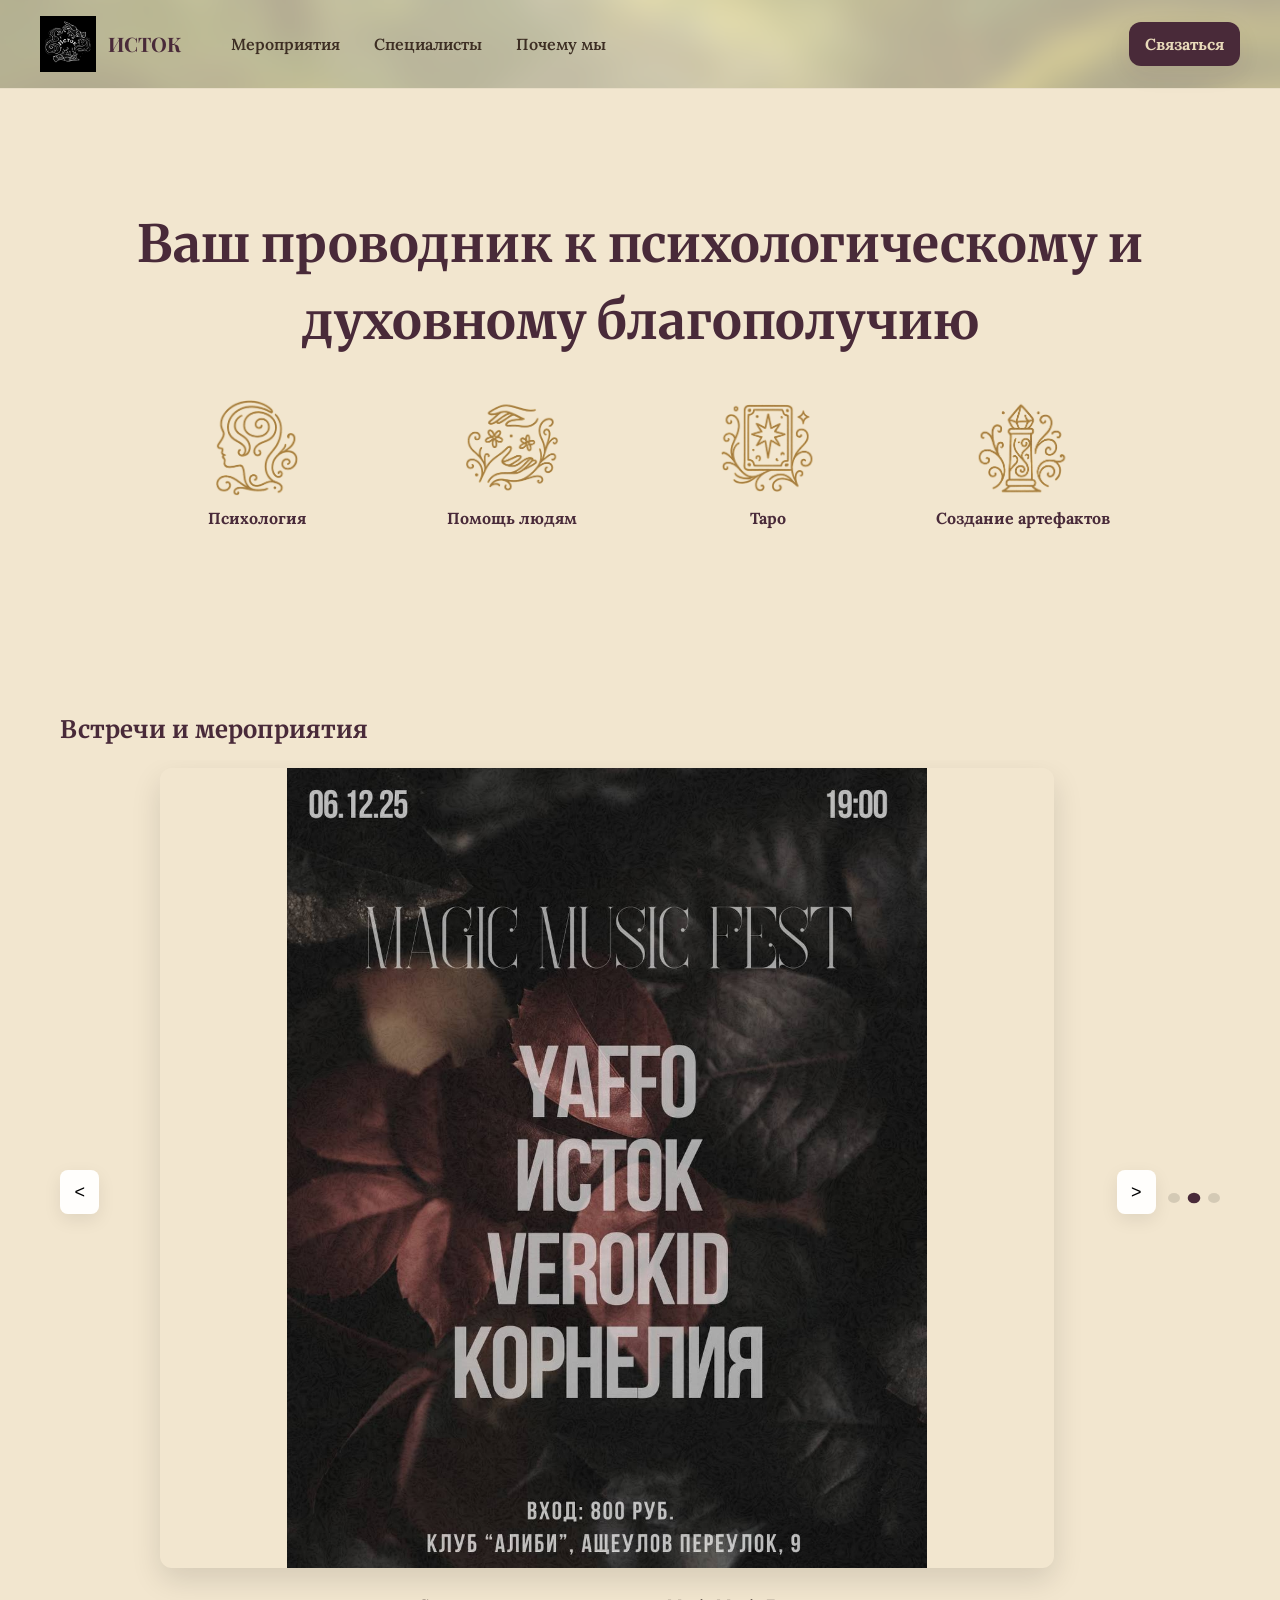
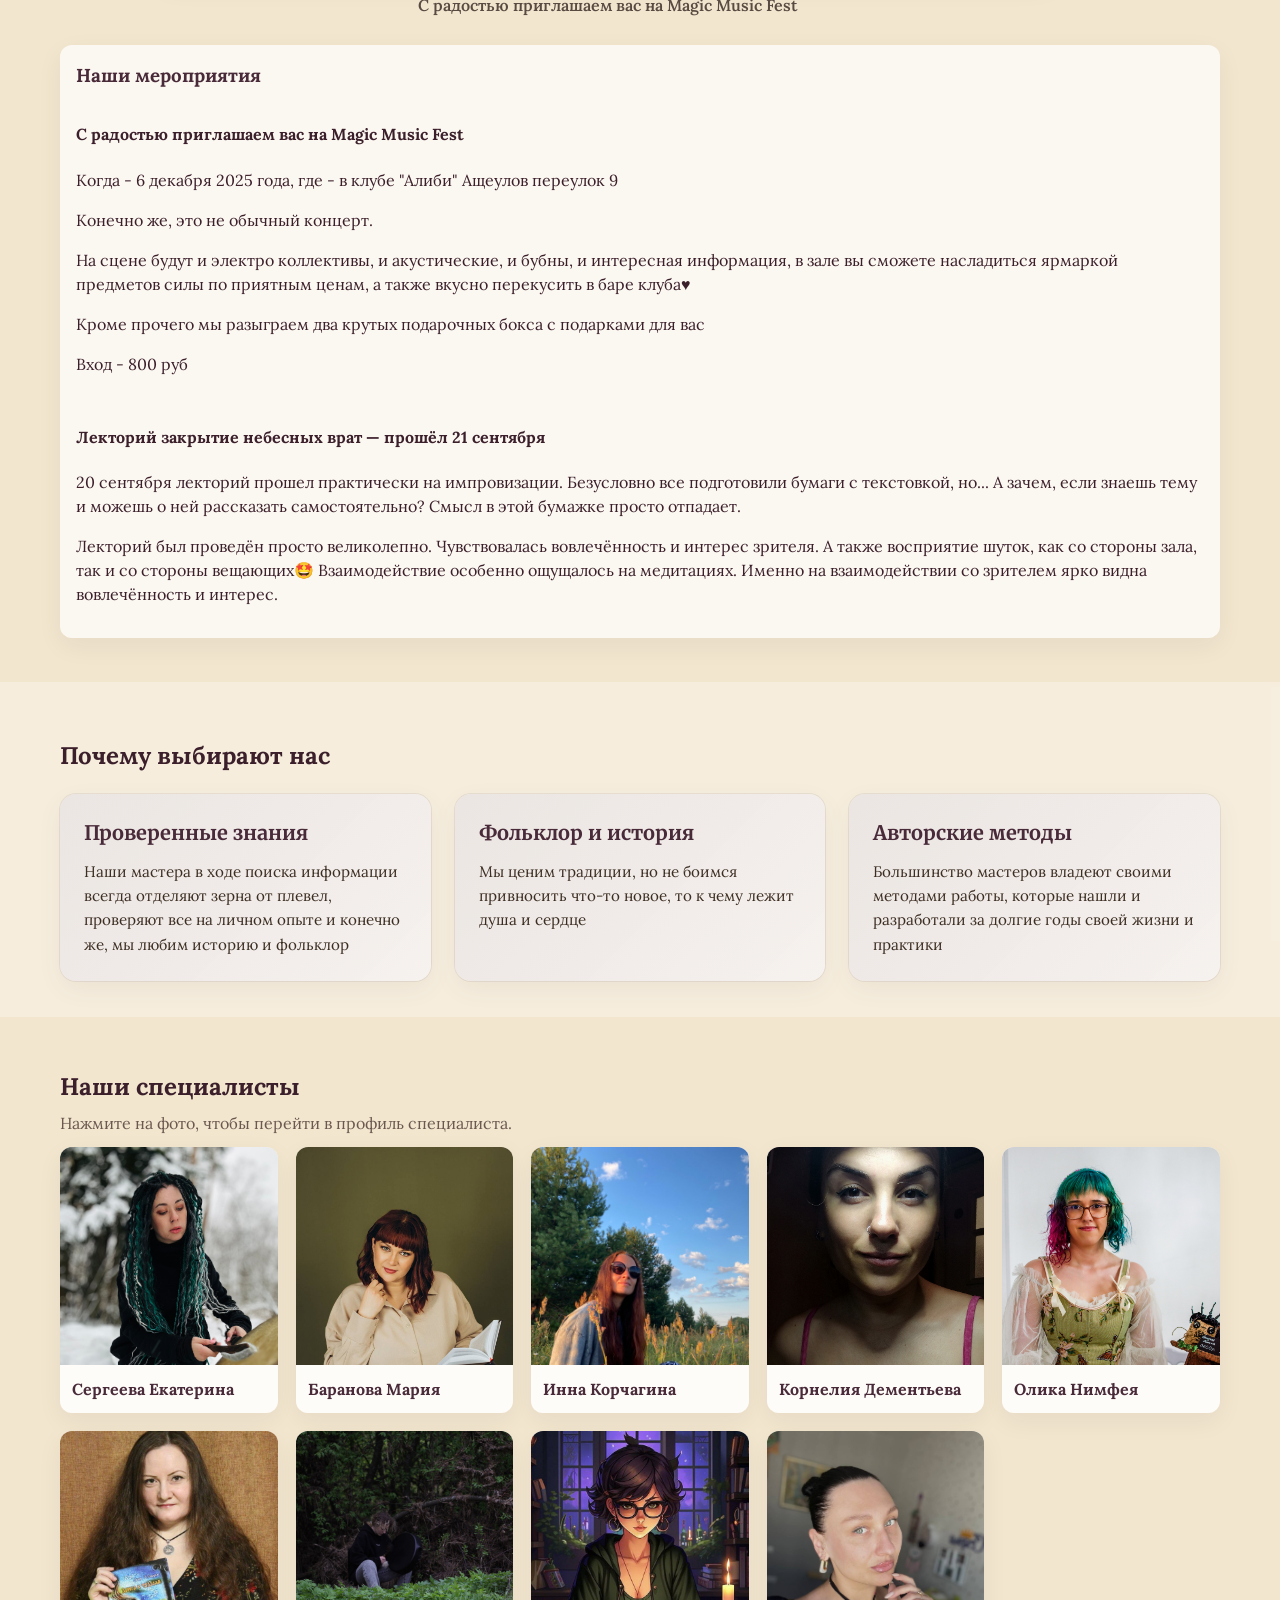
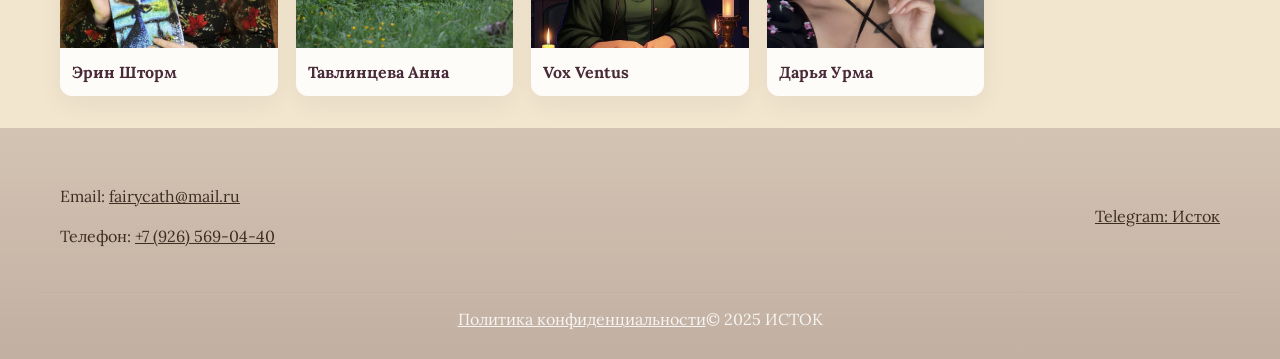
==== commit e3aec94f: "прод на готовую" ====
--- a/index.html
+++ b/index.html
@@ -20,13 +20,13 @@
       </a>
 
       <nav class="main-nav" role="navigation" aria-label="Главная навигация">
-        <a href="events.html">Мероприятия</a>
+        <a href="#events">Мероприятия</a>
         <a href="#specialists">Специалисты</a>
         <a href="#why">Почему мы</a>
       </nav>
 
       <div class="header-actions">
-        <a class="btn-contact" href="#contacts">Связаться</a>
+        <a class="btn-contact" href="https://t.me/istok_fest">Связаться</a>
       </div>
     </div>
   </header>
@@ -39,19 +39,19 @@
 
       <ul class="services" id="services" aria-label="Ключевые специализации">
         <li class="service">
-          <img class="service-icon" src="img/icon_lin_psychology_256.png" alt="Психология">
+          <img class="service-icon" src="img/psyhology.png" alt="Психология">
           <span>Психология</span>
         </li>
         <li class="service">
-          <img class="service-icon" src="img/icon_lin_help_256.png" alt="Помощь людям">
+          <img class="service-icon" src="img/hands.png" alt="Помощь людям">
           <span>Помощь людям</span>
         </li>
         <li class="service">
-          <img class="service-icon" src="img/icon_lin_tarot_256.png" alt="Таро">
+          <img class="service-icon" src="img/tartot.png" alt="Таро">
           <span>Таро</span>
         </li>
         <li class="service">
-          <img class="service-icon" src="img/icon_lin_artifacts_256.png" alt="Создание артефактов">
+          <img class="service-icon" src="img/artef.png" alt="Создание артефактов">
           <span>Создание артефактов</span>
         </li>
       </ul>
@@ -70,16 +70,16 @@
         <div class="carousel-track-wrap">
           <ul class="carousel-track">
             <li class="carousel-slide">
-              <img src="img/events/event1.jpeg" alt="Мероприятие 1">
-              <div class="slide-caption">Творческая встреча: традиции и современность</div>
+              <img src="img/events/MMFdecember.jpeg" alt="Magic Music Fest">
+              <div class="slide-caption">С радостью приглашаем вас на Magic Music Fest</div>
             </li>
             <li class="carousel-slide">
-              <img src="img/events/event2.jpeg" alt="Мероприятие 2">
-              <div class="slide-caption">Мастер-класс по созданию артефактов</div>
+              <img src="img/events/lektorii21sept.jpeg" alt="Лекторий закрытие врат">
+              <div class="slide-caption">Лекторий закрытие врат</div>
             </li>
             <li class="carousel-slide">
-              <img src="img/events/event3.jpeg" alt="Мероприятие 3">
-              <div class="slide-caption">Круг практик и обмена опытом</div>
+              <img src="img/events/fest_summer.jpeg" alt="Фестиваль Исток">
+              <div class="slide-caption">Фестиваль Исток</div>
             </li>
             <!-- добавьте дополнительные слайды по необходимости -->
           </ul>
@@ -92,19 +92,27 @@
 
       <!-- Описания мероприятий (редактируемый блок) -->
       <div class="events-desc">
-        <h3>Описание событий</h3>
-        <p>Здесь вы можете разместить описания предстоящих и прошедших мероприятий: краткое содержание, дата, место, ссылка на регистрацию и материалы.</p>
-
+        <h3>Наши мероприятия</h3>
         <div class="events-list">
           <article class="event-item">
-            <h4>Мастер-класс «Создание амулетов» — 12 октября</h4>
-            <p>Краткое описание: что будет на мастер-классе, для кого он полезен и как подготовиться.</p>
+            <h4>С радостью приглашаем вас на Magic Music Fest</h4>
+            <p>Когда - 6 декабря 2025 года, где - в клубе "Алиби" Ащеулов переулок 9</p>
+            <p>Конечно же, это не обычный концерт. </p>
+
+              <p>На сцене будут и электро коллективы, и акустические, и бубны, и интересная информация, в зале вы сможете насладиться ярмаркой предметов силы по приятным ценам, а также вкусно перекусить в баре клуба♥️</p>
+              
+              <p>Кроме прочего мы разыграем два крутых подарочных бокса с подарками для вас</p>
+            </p>
+            <p>Вход - 800 руб</p>
           </article>
 
           <article class="event-item">
-            <h4>Круг практик — прошёл 1 сентября</h4>
-            <p>Краткий отчёт: темы, отзывы и полезные материалы.</p>
+            <h4>Лекторий закрытие небесных врат — прошёл 21 сентября</h4>
+            <p>20 сентября лекторий прошел практически на импровизации. Безусловно все подготовили бумаги с текстовкой, но... А зачем, если знаешь тему и можешь о ней рассказать самостоятельно? Смысл в этой бумажке просто отпадает.</p>
+
+             <p>Лекторий был проведён просто великолепно. Чувствовалась вовлечённость и интерес зрителя. А также восприятие шуток, как со стороны зала, так и со стороны вещающих🤩 Взаимодействие особенно ощущалось на медитациях. Именно на взаимодействии со зрителем ярко видна вовлечённость и интерес.</p>
           </article>
+
         </div>
       </div>
     </div>
@@ -115,9 +123,9 @@
     <div class="container">
       <h2 class="section-title">Почему выбирают нас</h2>
       <div class="reasons">
-        <article class="reason"><div class="reason-ico">✔</div><h3>Проверенные знания</h3><p>Мы опираемся на первоисточники и проверенные методики.</p></article>
-        <article class="reason"><div class="reason-ico">📜</div><h3>Фольклор и история</h3><p>Ценим традиции и исторические практики.</p></article>
-        <article class="reason"><div class="reason-ico">✦</div><h3>Авторские методы</h3><p>Сочетаем академические знания и авторские подходы.</p></article>
+        <article class="reason"><h3>Проверенные знания</h3><p>Наши мастера в ходе поиска информации всегда отделяют зерна от плевел, проверяют все на личном опыте и конечно же, мы любим историю и фольклор</p></article>
+        <article class="reason"><h3>Фольклор и история</h3><p>Мы ценим традиции, но не боимся привносить что-то новое, то к чему лежит душа и сердце</p></article>
+        <article class="reason"><h3>Авторские методы</h3><p>Большинство мастеров владеют своими методами работы, которые нашли и разработали за долгие годы своей жизни и практики</p></article>
       </div>
     </div>
   </section>
@@ -133,27 +141,69 @@
         <div class="spec-card" role="listitem">
           <a href="/masters/sergeeva1.html" class="spec-link" title="Перейти к профилю Имя Фамилия 1">
             <div class="spec-photo-wrap">
-              <img loading="lazy" src="img/master/ekaterina_sergeeva.jpeg" alt="Имя Фамилия 1" class="spec-photo">
+              <img loading="lazy" src="img/master/ekaterina_sergeeva.jpeg" alt="Сергеева Екатерина" class="spec-photo">
             </div>
           </a>
-          <div class="spec-info"><strong class="spec-name">Сергеева Екатерина</strong><span class="spec-role">Психолог</span></div>
+          <div class="spec-info"><strong class="spec-name">Сергеева Екатерина</strong></div>
         </div>
 
         <div class="spec-card">
           <a href="/masters/baraova.html" class="spec-link">
-            <div class="spec-photo-wrap"><img loading="lazy" src="img/master/maria_baranova.jpeg" alt="Имя Фамилия 2" class="spec-photo"></div>
-          </a>
-          <div class="spec-info"><strong class="spec-name">Имя Фамилия 2</strong><span class="spec-role">Таролог</span></div>
+            <div class="spec-photo-wrap"><img loading="lazy" src="img/master/maria_baranova.jpeg" alt="Баранова Мария" class="spec-photo"></div>
+          </a>
+          <div class="spec-info"><strong class="spec-name">Баранова Мария</strong></div>
         </div>
 
         <div class="spec-card">
           <a href="/masters/bruja.html" class="spec-link">
-            <div class="spec-photo-wrap"><img loading="lazy" src="img/master/innes_la_bruha.jpeg" alt="Имя Фамилия 3" class="spec-photo"></div>
-          </a>
-          <div class="spec-info"><strong class="spec-name">Имя Фамилия 3</strong><span class="spec-role">Мастер артефактов</span></div>
-        </div>
-
-        <!-- Добавьте остальные карточки (до 20) -->
+            <div class="spec-photo-wrap"><img loading="lazy" src="img/master/innes_la_bruha.jpeg" alt="Инна Корчагина" class="spec-photo"></div>
+          </a>
+          <div class="spec-info"><strong class="spec-name">Инна Корчагина</strong></div>
+        </div>
+
+        <div class="spec-card">
+          <a href="/masters/korneliya.html" class="spec-link">
+            <div class="spec-photo-wrap"><img loading="lazy" src="img/master/kornelia.jpg" alt="Корнелия Дементьева" class="spec-photo"></div>
+          </a>
+          <div class="spec-info"><strong class="spec-name">Корнелия Дементьева</strong></div>
+        </div>
+
+        <div class="spec-card">
+          <a href="/masters/nimfeya.html" class="spec-link">
+            <div class="spec-photo-wrap"><img loading="lazy" src="img/master/nimfeya_olika.jpg" alt="Олика Нимфея" class="spec-photo"></div>
+          </a>
+          <div class="spec-info"><strong class="spec-name">Олика Нимфея</strong></div>
+        </div>
+
+        <div class="spec-card">
+          <a href="/masters/shtorm.html" class="spec-link">
+            <div class="spec-photo-wrap"><img loading="lazy" src="img/master/erin_shtorm.jpeg" alt="Эрин Шторм" class="spec-photo"></div>
+          </a>
+          <div class="spec-info"><strong class="spec-name">Эрин Шторм</strong></div>
+        </div>
+
+        <div class="spec-card">
+          <a href="/masters/tavlintceva.html" class="spec-link">
+            <div class="spec-photo-wrap"><img loading="lazy" src="img/master/pivtanna.jpeg" alt="Тавлинцева Анна" class="spec-photo"></div>
+          </a>
+          <div class="spec-info"><strong class="spec-name">Тавлинцева Анна</strong></div>
+        </div>
+
+        <div class="spec-card">
+          <a href="/masters/ventus.html" class="spec-link">
+            <div class="spec-photo-wrap"><img loading="lazy" src="img/master/vox_ventus.jpeg" alt="Vox Ventus" class="spec-photo"></div>
+          </a>
+          <div class="spec-info"><strong class="spec-name">Vox Ventus</strong></div>
+        </div>
+
+        <div class="spec-card">
+          <a href="/masters/yrma.html" class="spec-link">
+            <div class="spec-photo-wrap"><img loading="lazy" src="img/master/daria_urma.jpeg" alt="Дарья Урма" class="spec-photo"></div>
+          </a>
+          <div class="spec-info"><strong class="spec-name">Дарья Урма</strong></div>
+        </div>
+
+        
       </div>
     </div>
   </section>
@@ -162,14 +212,13 @@
   <footer class="site-footer" id="contacts">
     <div class="footer-visual" aria-hidden="true"></div>
     <div class="container footer-inner">
-      <nav class="footer-nav"><a href="#events">Мероприятия</a><a href="#specialists">Специалисты</a></nav>
       <div class="footer-contacts">
-        <p>Email: <a href="mailto:info@istok.example">info@istok.example</a></p>
-        <p>Телефон: <a href="tel:+79000000000">+7 (900) 000-00-00</a></p>
-      </div>
-      <div class="socials"><a href="#">fb</a><a href="#">ig</a></div>
-    </div>
-    <div class="container footer-bottom"><a class="privacy" href="#">Политика конфиденциальности</a><span>© 2025 ИСТОК</span></div>
+        <p>Email: <a href="mailto:fairycath@mail.ru">fairycath@mail.ru</a></p>
+        <p>Телефон: <a href="tel:+79265690440">+7 (926) 569-04-40</a></p>
+      </div>
+      <div class="socials"><a href="https://t.me/istok_fest">Telegram: Исток</a></div>
+    </div>
+    <div class="container footer-bottom"><a class="privacy" href="/privacy.html">Политика конфиденциальности</a><span>© 2025 ИСТОК</span></div>
   </footer>
 
   <!-- Подключаем внешний JS карусели -->
--- a/css/styles.css
+++ b/css/styles.css
@@ -29,13 +29,25 @@
 body{
   margin:0;
   font-family: "Lora", Georgia, serif;
-  color: var(--text);
-  background: linear-gradient(180deg, color-mix(in srgb, var(--sand) 92%, white), var(--sand));
+  background:   #f2e6cf 100%;
+  color: #3b1f2b;
   -webkit-font-smoothing:antialiased;
   -moz-osx-font-smoothing:grayscale;
   line-height:1.5;
   font-size:16px;
 }
+body::before {
+  content: "";
+  position: fixed;
+  inset: 0;
+  pointer-events: none;
+  background-image: 
+    url("https://www.transparenttextures.com/patterns/paper-fibers.png"); /* можно заменить на свою текстуру */
+  opacity: 0.25; /* прозрачность текстуры — можно регулировать */
+  mix-blend-mode: multiply;
+  z-index: -1;
+}
+
 
 /* контейнер */
 .container{
@@ -105,8 +117,6 @@
 .hero{
   position:relative;
   overflow:hidden;
-  background:
-    linear-gradient(180deg, rgba(167,175,129,0.14), rgba(232,218,186,0.06)), url("/img/hero_bg_from_logo.png") center/cover no-repeat;
   min-height: 560px;
   display:flex;
   align-items:center;
@@ -142,16 +152,22 @@
 }
 .service-icon{
   width:96px; height:96px; object-fit:contain;
-  padding:10px; border-radius:18px; transition: transform .18s ease, box-shadow .18s ease;
+  border-radius:18px; 
+  transition: all .25s cubic-bezier(0.34, 1.56, 0.64, 1);
   background: rgba(255,255,255,0.0);
-}
-.service:hover .service-icon{ transform: translateY(-6px); box-shadow: var(--shadow-mid); }
+  filter: brightness(1);
+}
+
+.service:hover .service-icon{ 
+  transform: translateY(-8px) scale(1.1);
+  box-shadow: 0 20px 40px rgba(107, 70, 193, 0.35);
+  filter: brightness(1.1);
+}
 .service span{ color:var(--purple); font-weight:700 }
 
 /* ========== EVENTS (КАРУСЕЛЬ + ОПИСАНИЕ) ========== */
 .events{
   padding:44px 0;
-  background: linear-gradient(180deg, rgba(255,255,255,0.0), rgba(255,255,255,0.02));
 }
 .events .section-title{
   text-align:left;
@@ -169,6 +185,13 @@
   width:100%;
   max-width:100%;
   margin-bottom:18px;
+}
+
+.carousel:hover .carousel-slide:not(.hidden) img {
+  transform: translateY(-8px) scale(1.02);
+  box-shadow: 0 20px 40px rgba(107, 70, 193, 0.35);
+  filter: brightness(1.05);
+  transition: all .25s cubic-bezier(0.34, 1.56, 0.64, 1);
 }
 
 /* кнопки */
@@ -217,16 +240,16 @@
 
 /* изображения слайда */
 .carousel-slide img{
-  width:90%;
-  height:auto;
-  object-fit:cover;
-  border-radius:12px;
-  display:block;
+  width: 90%;
+  height: 50rem; /* фиксированная высота */
+  object-fit: contain; /* или contain если нужно показать полностью */
+  border-radius: 12px;
+  display: block;
   box-shadow: var(--shadow-mid);
-}
-
+  transition: all .25s cubic-bezier(0.34, 1.56, 0.64, 1);
+}
 /* подпись под слайдом */
-.slide-caption{ margin-top:10px; color:#5a4b42; font-weight:600; text-align:center; }
+.slide-caption{ margin-top:25px; color:#5a4b42; font-weight:600; text-align:center; }
 
 /* точки */
 .carousel-dots{ display:flex; gap:8px; justify-content:center; margin-top:12px; }
@@ -238,8 +261,8 @@
 
 /* events description */
 .events-desc{
+  background: rgba(255,255,255,0.7);
   margin-top:20px;
-  background: rgba(255,255,255,0.92);
   padding:16px;
   border-radius:12px;
   box-shadow: var(--shadow-soft);
@@ -250,12 +273,82 @@
 /* ========== WHY (почему мы) ========== */
 .why{
   padding:36px 0;
-  background: var(--sand);
+  background: rgba(255,255,255,0.3);
 }
 .reasons{
   display:grid;
-  grid-template-columns: repeat(auto-fit, minmax(220px, 1fr));
-  gap:18px;
+  grid-template-columns: repeat(auto-fit, minmax(280px, 1fr));
+  gap: 24px;
+}
+
+.reason {
+  position: relative;
+  background: rgba(255, 255, 255, 0.7);
+  border-radius: 16px;
+  padding: 24px;
+  box-shadow: 
+    var(--shadow-soft),
+    0 0 0 1px rgba(73, 42, 57, 0.08);
+  transition: all 0.3s ease;
+  min-height: 180px;
+  display: flex;
+  flex-direction: column;
+  justify-content: flex-start;
+}
+
+/* Фиолетовая дымка */
+.reason::before {
+  content: "";
+  position: absolute;
+  inset: 0;
+  border-radius: 16px;
+  background: linear-gradient(135deg, rgba(73, 42, 57, 0.1) 0%, rgba(73, 42, 57, 0.04) 100%);
+  pointer-events: none;
+  z-index: 1;
+}
+
+/* Контент поверх дымки */
+.reason > * {
+  position: relative;
+  z-index: 2;
+}
+
+/* Стили для заголовков и текста внутри reason */
+.reason h3 {
+  color: var(--purple);
+  font-family: "Merriweather", serif;
+  font-size: 1.25rem;
+  margin: 0 0 12px 0;
+  font-weight: 700;
+}
+
+.reason p {
+  color: var(--text);
+  line-height: 1.6;
+  margin: 0;
+  font-size: 0.95rem;
+}
+
+/* Hover эффект для большей выразительности */
+.reason:hover {
+  transform: translateY(-4px);
+  box-shadow: 
+    0 16px 40px rgba(73, 42, 57, 0.15),
+    0 0 0 1px rgba(73, 42, 57, 0.12);
+  background: rgba(255, 255, 255, 0.96);
+}
+
+/* Адаптив для мобильных */
+@media (max-width: 768px) {
+  .reasons {
+    grid-template-columns: 1fr;
+    gap: 20px;
+  }
+  
+  .reason {
+    padding: 20px;
+    min-height: 160px;
+  }
 }
 
 /* ========== SPECIALISTS ========== */
@@ -275,7 +368,7 @@
 
 /* карточка специалиста */
 .spec-card{
-  background: linear-gradient(180deg,#fff,#fbf7f3);
+  background: rgba(255,255,255,0.85);
   border-radius:12px;
   overflow:hidden;
   box-shadow: var(--shadow-soft);
@@ -285,7 +378,7 @@
 .spec-card:hover{ transform: translateY(-6px); box-shadow: 0 18px 36px rgba(73,42,57,0.12); }
 .spec-link{ display:block; text-decoration:none; color:inherit; }
 .spec-photo-wrap{ width:100%; height:0; padding-bottom:100%; position:relative; background:#efe6da; }
-.spec-photo{ position:absolute; inset:0; width:100%; height:100%; object-fit:cover; display:block; }
+.spec-photo{ position:absolute; inset:0; width:100%; height:100%; object-fit:cover; display:block; object-position: center top;}
 .spec-info{ padding:12px; }
 .spec-name{ display:block; color:var(--purple); font-weight:700; }
 .spec-role{ color:#6b584f; margin-top:6px; }
@@ -298,10 +391,10 @@
   padding:28px 0;
 }
 .footer-visual{ position:absolute; inset:0; background: linear-gradient(180deg, rgba(73,42,57,0.18), rgba(73,42,57,0.28)); mix-blend-mode:multiply; z-index:0; pointer-events:none; }
-.footer-inner{ position:relative; z-index:2; display:flex; gap:16px; align-items:center; justify-content:space-between; flex-wrap:wrap; padding:12px 20px; max-width:var(--max-width); margin:0 auto; }
+.footer-inner{ position:relative; z-index:2; display:flex; gap:16px; align-items:center; justify-content:space-between; flex-wrap:wrap; padding:12px 20px; max-width:var(--max-width); margin:0 auto; color: var(--text); }
 .footer-nav{ display:flex; gap:14px; flex-wrap:wrap; }
-.footer-nav a{ color:var(--sand); text-decoration:none; }
-.footer-contacts a{ color:var(--sand); text-decoration:underline; }
+.footer-nav a{ color:var(--text); text-decoration:none; }
+.footer-contacts a{ color:var(--text); text-decoration:underline; }
 .footer-bottom{ position:relative; z-index:2; border-top: 1px solid rgba(255,255,255,0.06); margin-top:18px; padding-top:12px; text-align:center; color:rgba(255,255,255,0.85); }
 
 /* ========== ФОРМЫ (если используются) ========== */
@@ -315,27 +408,309 @@
 }
 
 /* ========== АДАПТИВ ========== */
-@media (max-width:1100px){
-  .main-nav{ display:none; } /* можно заменить на бургер-меню */
-  .hero{ min-height:520px; padding:36px 0; }
-  .carousel-slide img{ height:320px; }
-}
-@media (max-width:720px){
-  .hero{ min-height:480px; padding:28px 0; }
-  .hero-title{ font-size:22px; }
-  .carousel-slide img{ height:220px; }
-  .carousel-btn{ width:38px; height:38px; font-size:16px; }
-  .spec-photo{ object-position:center; }
-}
-@media (max-width:420px){
-  .carousel-slide img{ height:180px; }
-  .carousel-dots{ gap:6px; }
-  .header-inner{ padding:10px 12px; gap:8px; }
-  .logo-img{ height:46px; }
-  .logo-text{ font-size:18px; }
-  .container{ padding:0 12px; }
-}
-
+
+/* Планшеты и маленькие ноутбуки */
+@media (max-width: 1100px) {
+  .main-nav { 
+    display: none; /* можно заменить на бургер-меню */
+  }
+  
+  .hero { 
+    min-height: 480px; 
+    padding: 40px 0;
+  }
+  
+  .carousel-slide img { 
+    height: 320px; 
+  }
+  
+  .services {
+    grid-template-columns: repeat(auto-fit, minmax(140px, 1fr));
+    gap: 18px;
+    max-width: 800px;
+  }
+  
+  .service-icon {
+    width: 84px;
+    height: 84px;
+  }
+  
+  .specialists-grid {
+    grid-template-columns: repeat(auto-fit, minmax(160px, 1fr));
+    gap: 16px;
+  }
+  
+  .footer-inner {
+    flex-direction: column;
+    text-align: center;
+    gap: 20px;
+  }
+}
+
+/* Планшеты (вертикальная ориентация) */
+@media (max-width: 768px) {
+  .container {
+    padding: 0 16px;
+  }
+  
+  .hero { 
+    min-height: 420px; 
+    padding: 32px 0;
+  }
+  
+  .hero-title {
+    font-size: clamp(24px, 5vw, 36px);
+    margin-bottom: 32px;
+  }
+  
+  .services {
+    grid-template-columns: repeat(2, 1fr);
+    gap: 16px;
+    max-width: 400px;
+  }
+  
+  .service-icon {
+    width: 80px;
+    height: 80px;
+    border-radius: 16px;
+  }
+  
+  .carousel {
+    gap: 8px;
+  }
+  
+  .carousel-btn {
+    width: 40px;
+    height: 40px;
+    font-size: 16px;
+  }
+  
+  .carousel-slide img { 
+    height: 240px; 
+    width: 95%;
+  }
+  
+  .events,
+  .why,
+  .specialists {
+    padding: 28px 0;
+  }
+  
+  .reasons {
+    grid-template-columns: 1fr;
+    gap: 16px;
+  }
+  
+  .specialists-grid {
+    grid-template-columns: repeat(2, 1fr);
+    gap: 16px;
+  }
+  
+  .header-inner {
+    padding: 12px 0;
+    gap: 12px;
+  }
+  
+  .logo-img {
+    height: 48px;
+  }
+  
+  .logo-text {
+    font-size: 18px;
+  }
+  
+  .btn-contact {
+    padding: 8px 14px;
+    font-size: 14px;
+  }
+}
+
+/* Мобильные устройства */
+@media (max-width: 480px) {
+  .container {
+    padding: 0 12px;
+  }
+  
+  .hero { 
+    min-height: 380px; 
+    padding: 24px 0;
+  }
+  
+  .hero-title {
+    font-size: 22px;
+    margin-bottom: 24px;
+  }
+  
+  .services {
+    grid-template-columns: 1fr;
+    gap: 12px;
+    max-width: 280px;
+  }
+  
+  .service {
+    flex-direction: row;
+    text-align: left;
+    gap: 12px;
+    padding: 8px;
+  }
+  
+  .service-icon {
+    width: 60px;
+    height: 60px;
+    border-radius: 12px;
+    flex-shrink: 0;
+  }
+  
+  .service span {
+    font-size: 14px;
+  }
+  
+  .carousel-slide img { 
+    height: 200px; 
+    width: 98%;
+  }
+  
+  .carousel-btn {
+    width: 36px;
+    height: 36px;
+    font-size: 14px;
+  }
+  
+  .carousel-dots {
+    gap: 6px;
+  }
+  
+  .carousel-dots .dot {
+    width: 8px;
+    height: 8px;
+  }
+  
+  .events-desc {
+    padding: 12px;
+    margin-top: 16px;
+  }
+  
+  .specialists-grid {
+    grid-template-columns: 1fr;
+    gap: 12px;
+  }
+  
+  .spec-card {
+    max-width: 280px;
+    margin: 0 auto;
+  }
+  
+  .header-inner {
+    padding: 10px 0;
+    gap: 8px;
+  }
+  
+  .logo-img {
+    height: 42px;
+  }
+  
+  .logo-text {
+    font-size: 16px;
+  }
+  
+  .btn-contact {
+    padding: 6px 12px;
+    font-size: 13px;
+    border-radius: 8px;
+  }
+  
+  .footer-inner {
+    padding: 16px 12px;
+    gap: 16px;
+  }
+  
+  .footer-nav {
+    flex-direction: column;
+    gap: 8px;
+  }
+  
+  .site-footer {
+    padding: 20px 0;
+  }
+}
+
+/* Очень маленькие экраны */
+@media (max-width: 360px) {
+  .hero { 
+    min-height: 340px; 
+    padding: 20px 0;
+  }
+  
+  .hero-title {
+    font-size: 20px;
+  }
+  
+  .service-icon {
+    width: 52px;
+    height: 52px;
+  }
+  
+  .carousel-slide img { 
+    height: 160px; 
+  }
+  
+  .spec-card {
+    max-width: 100%;
+  }
+  
+  .header-inner {
+    flex-wrap: wrap;
+    justify-content: center;
+  }
+  
+  .logo {
+    flex: 1;
+    justify-content: center;
+  }
+  
+  .header-actions {
+    width: 100%;
+    text-align: center;
+    margin-top: 8px;
+  }
+}
+
+/* Высокие экраны (мобильные в горизонтальной ориентации) */
+@media (max-height: 500px) and (orientation: landscape) {
+  .hero {
+    min-height: 300px;
+    padding: 20px 0;
+  }
+  
+  .services {
+    grid-template-columns: repeat(3, 1fr);
+    max-width: 500px;
+  }
+  
+  .service {
+    flex-direction: column;
+    text-align: center;
+  }
+}
+
+/* Поддержка тёмной темы */
+@media (prefers-color-scheme: dark) {
+  /* Можно добавить стили для тёмной темы при необходимости */
+}
+
+/* Поддержка редукции движения */
+@media (prefers-reduced-motion: reduce) {
+  * {
+    animation-duration: 0.01ms !important;
+    animation-iteration-count: 1 !important;
+    transition-duration: 0.01ms !important;
+  }
+  
+  .service-icon,
+  .spec-card {
+    transition: none;
+  }
+}
 /* ========== ДОП. УТИЛИТЫ ========== */
 .hidden { display:none !important; }
 .sr-only { position:absolute; left:-9999px; top:auto; width:1px; height:1px; overflow:hidden; }
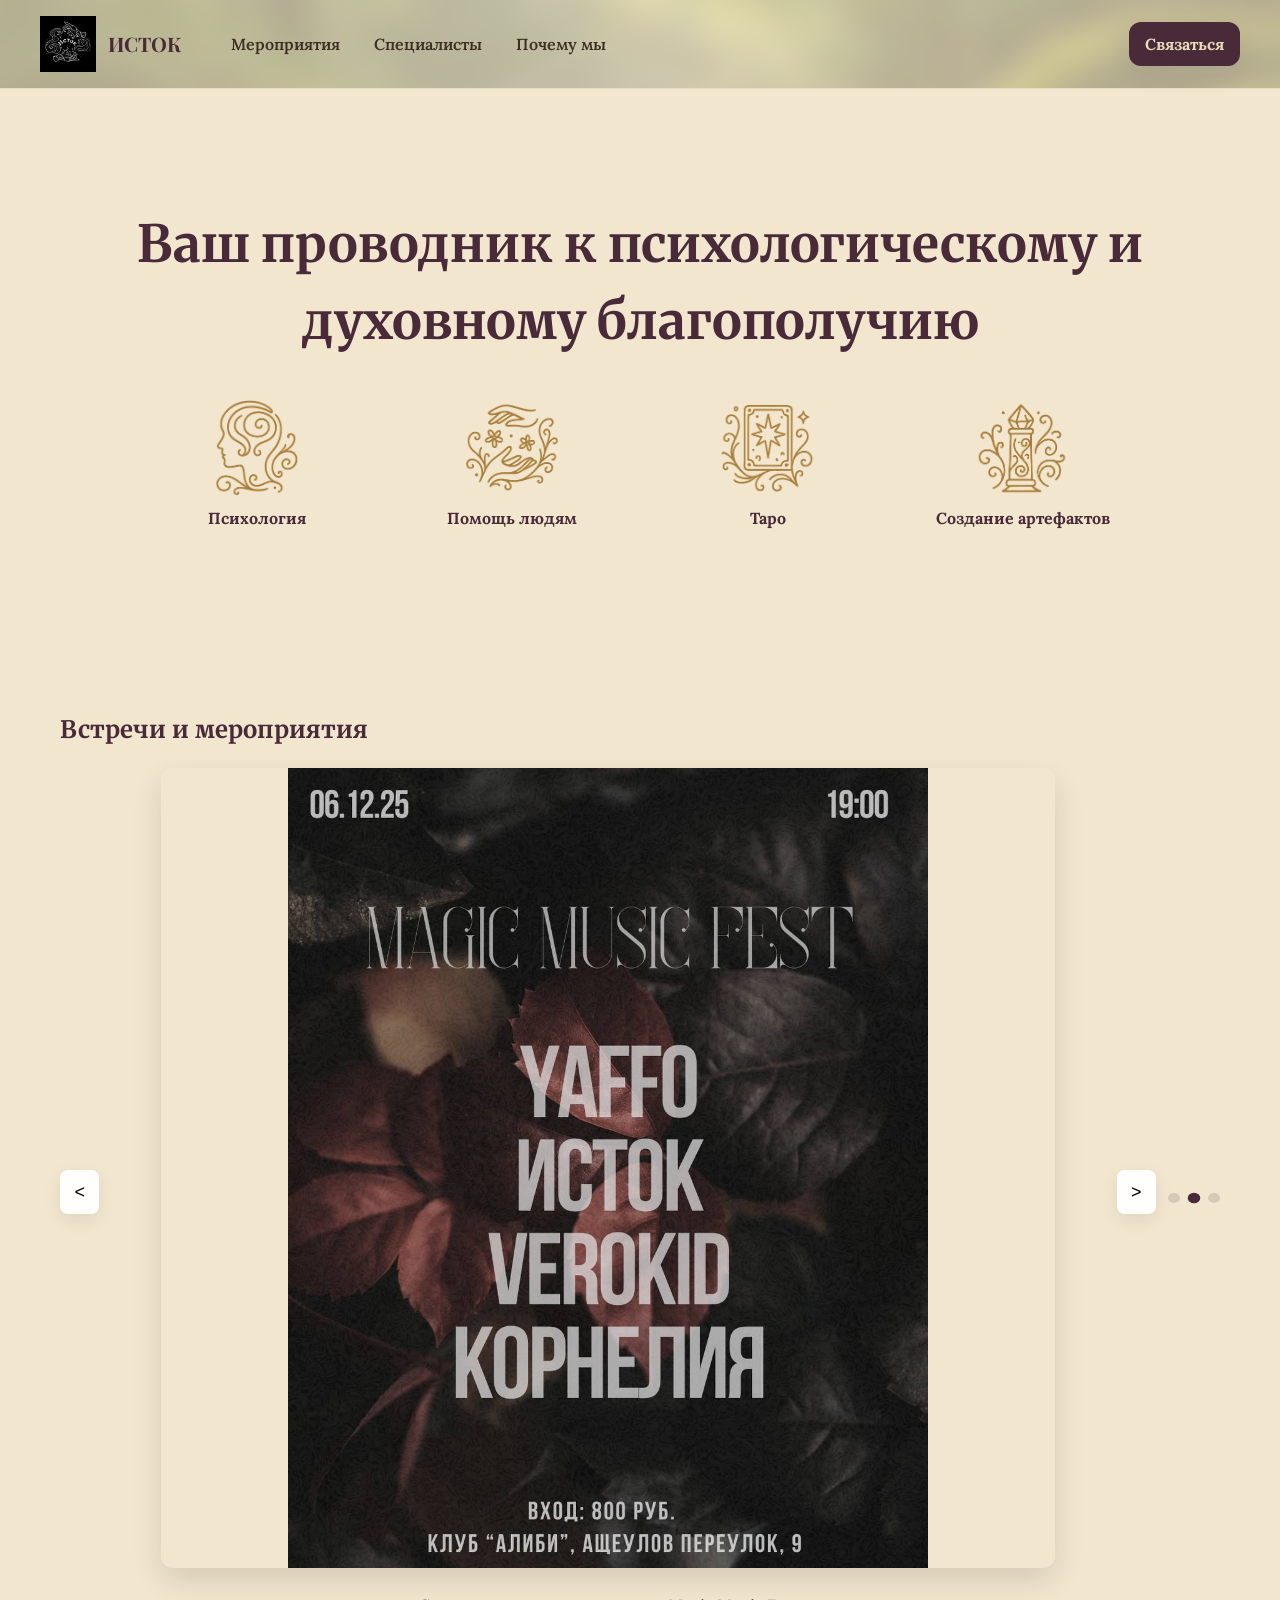
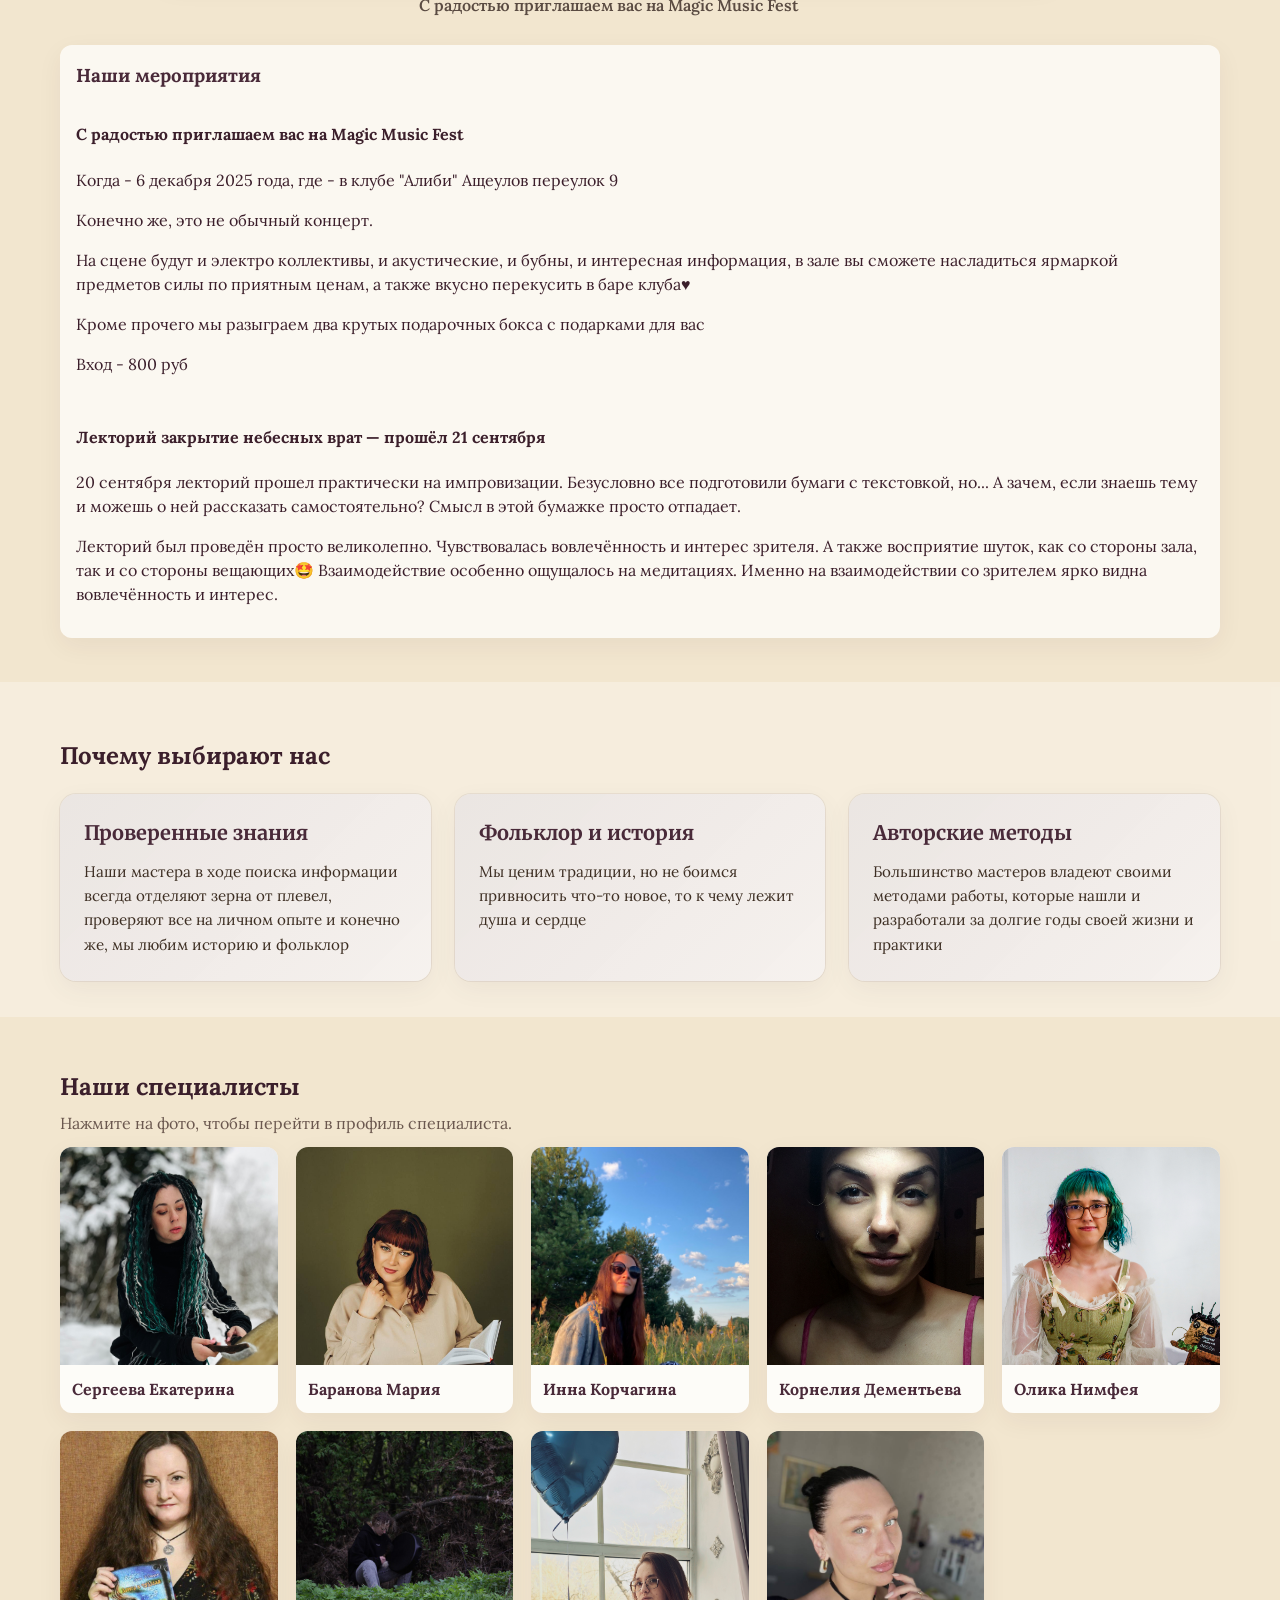
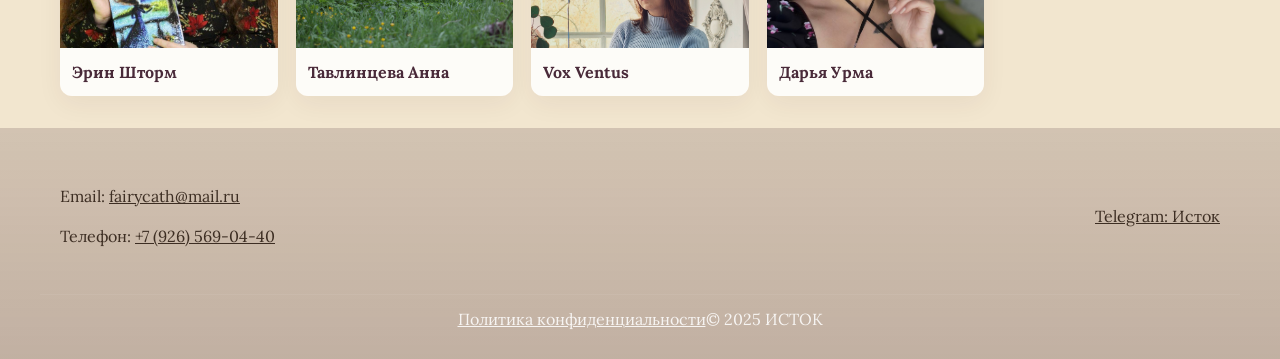
==== commit 9a652ef0: "storm and ventus changes" ====
--- a/index.html
+++ b/index.html
@@ -191,7 +191,7 @@
 
         <div class="spec-card">
           <a href="/masters/ventus.html" class="spec-link">
-            <div class="spec-photo-wrap"><img loading="lazy" src="img/master/vox_ventus.jpeg" alt="Vox Ventus" class="spec-photo"></div>
+            <div class="spec-photo-wrap"><img loading="lazy" src="img/master/vox_ventus.jpg" alt="Vox Ventus" class="spec-photo"></div>
           </a>
           <div class="spec-info"><strong class="spec-name">Vox Ventus</strong></div>
         </div>
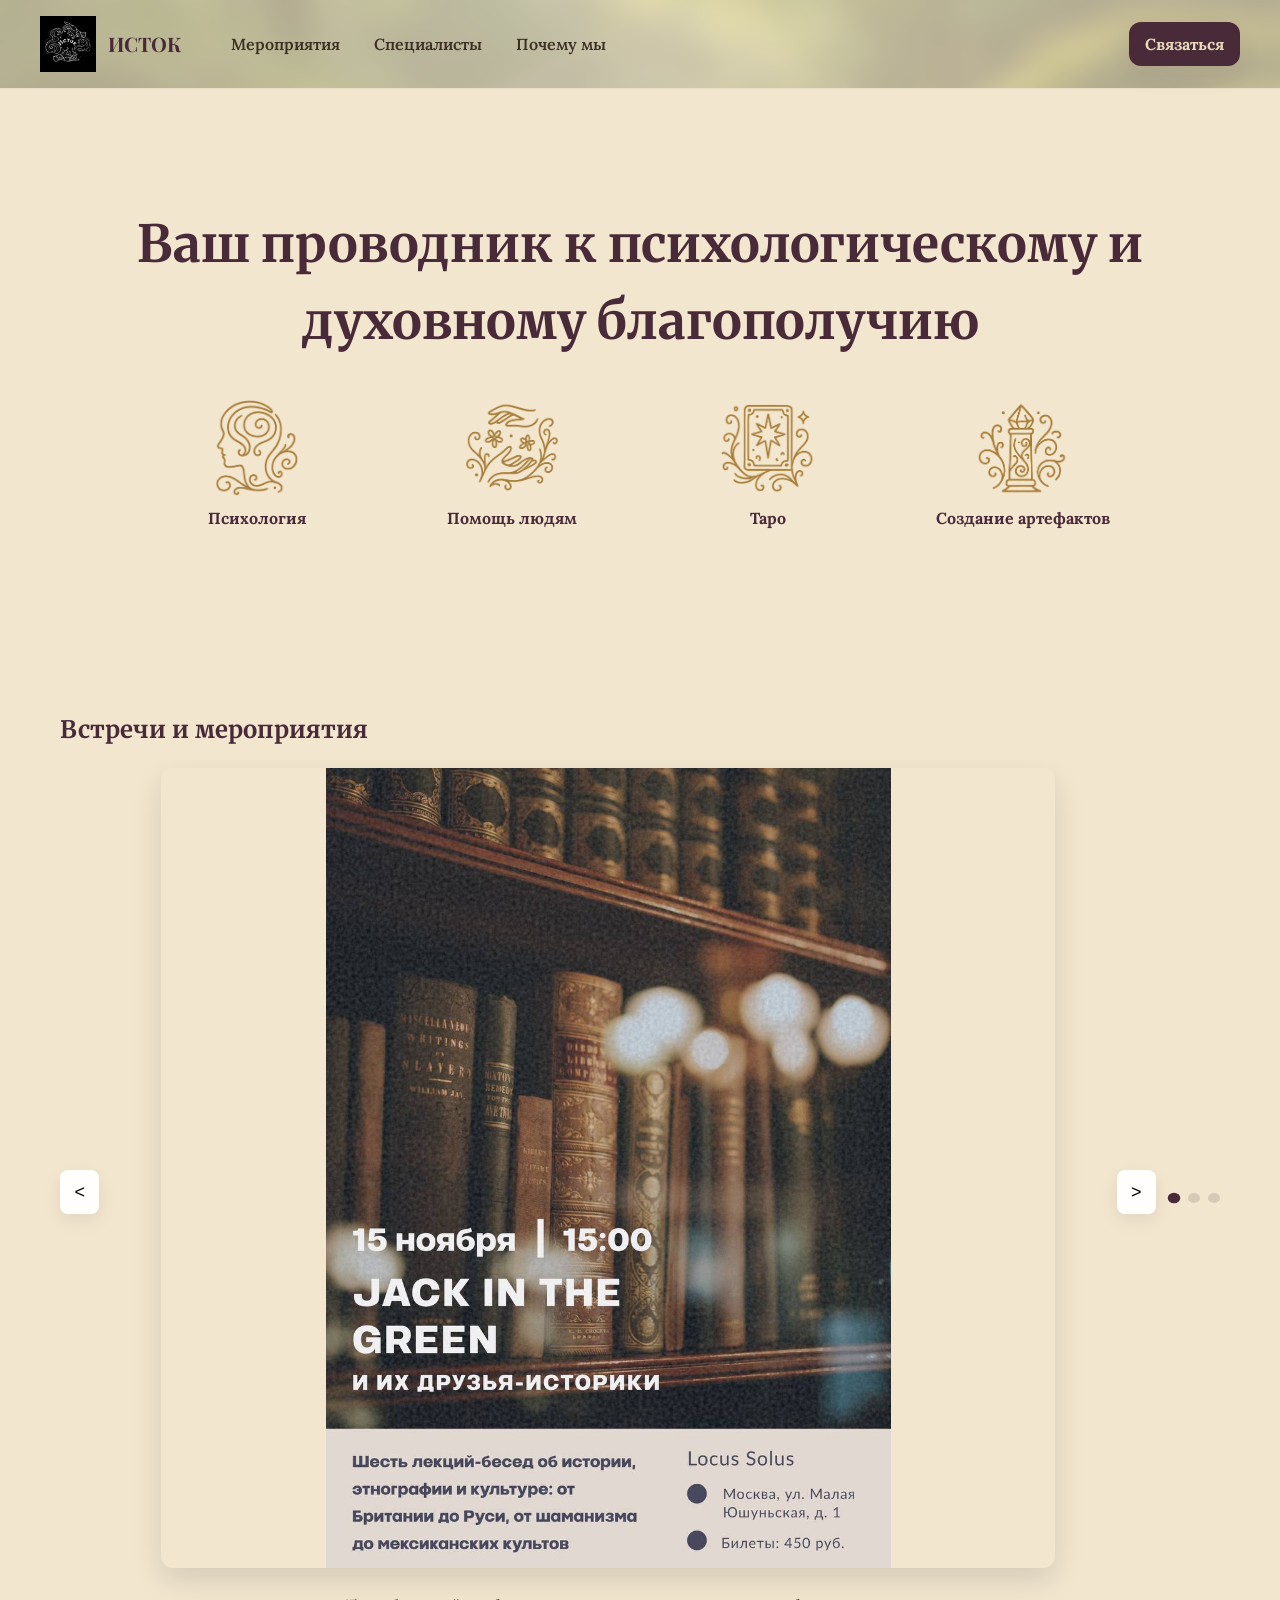
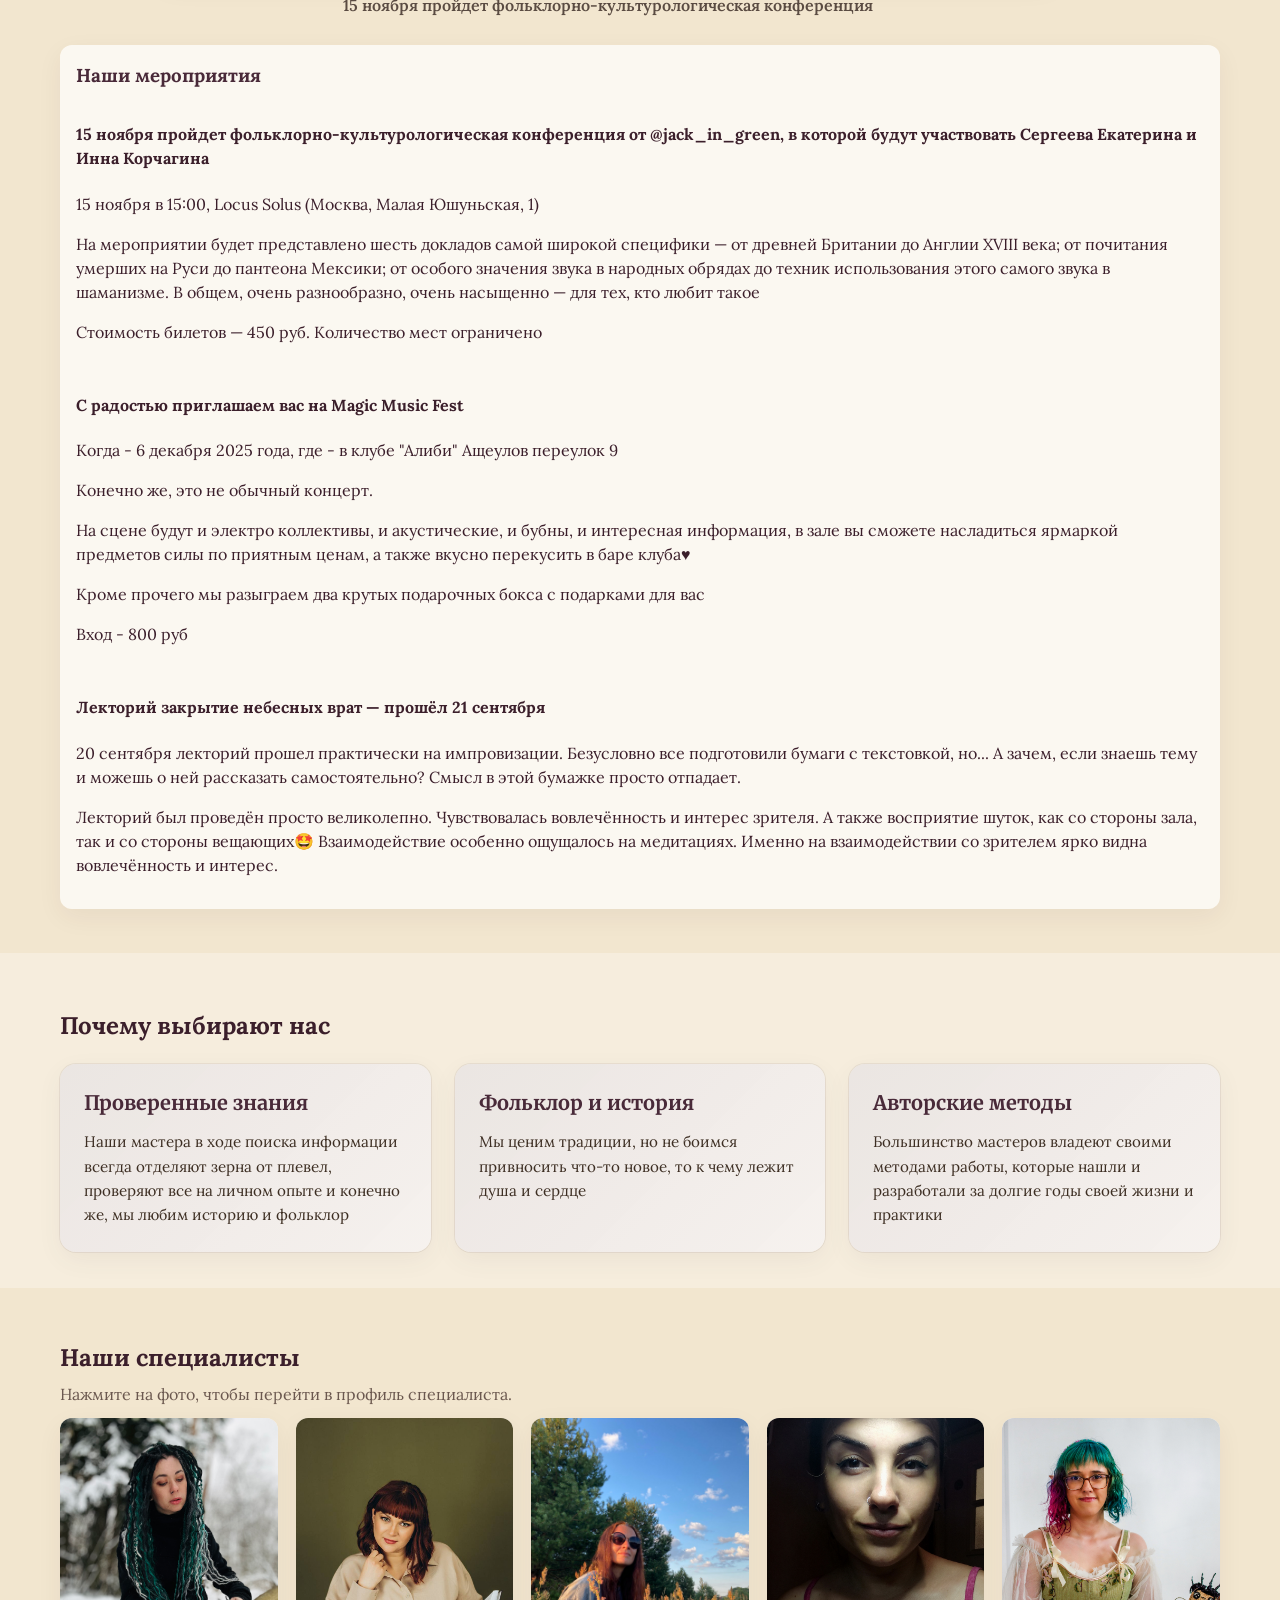
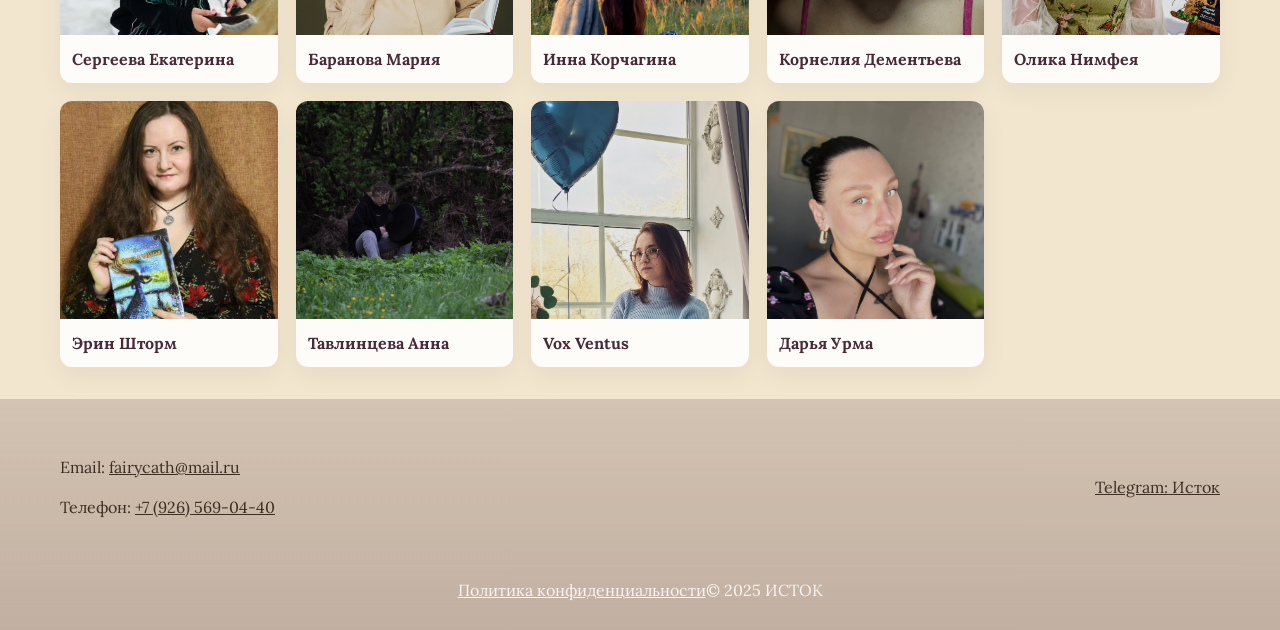
==== commit 49ca75a5: "add kon jack green" ====
--- a/index.html
+++ b/index.html
@@ -70,6 +70,10 @@
         <div class="carousel-track-wrap">
           <ul class="carousel-track">
             <li class="carousel-slide">
+              <img src="img/events/novemb_fifteen.jpeg" alt="Jack konf">
+              <div class="slide-caption">15 ноября пройдет фольклорно-культурологическая конференция</div>
+            </li>
+            <li class="carousel-slide">
               <img src="img/events/MMFdecember.jpeg" alt="Magic Music Fest">
               <div class="slide-caption">С радостью приглашаем вас на Magic Music Fest</div>
             </li>
@@ -94,6 +98,18 @@
       <div class="events-desc">
         <h3>Наши мероприятия</h3>
         <div class="events-list">
+
+          <article class="event-item">
+            <h4>15 ноября пройдет фольклорно-культурологическая конференция от  @jack_in_green, в которой будут участвовать Сергеева Екатерина и Инна Корчагина</h4>
+            <p>15 ноября в 15:00, Locus Solus (Москва, Малая Юшуньская, 1)</p>
+          
+
+            <p>На мероприятии будет представлено шесть докладов самой широкой специфики — от древней Британии до Англии XVIII века; от почитания умерших на Руси до пантеона Мексики; от особого значения звука в народных обрядах до техник использования этого самого звука в шаманизме. В общем, очень разнообразно, очень насыщенно — для тех, кто любит такое</p>
+           
+            <p>Стоимость билетов — 450 руб. Количество мест ограничено</p>
+          </article>
+
+
           <article class="event-item">
             <h4>С радостью приглашаем вас на Magic Music Fest</h4>
             <p>Когда - 6 декабря 2025 года, где - в клубе "Алиби" Ащеулов переулок 9</p>
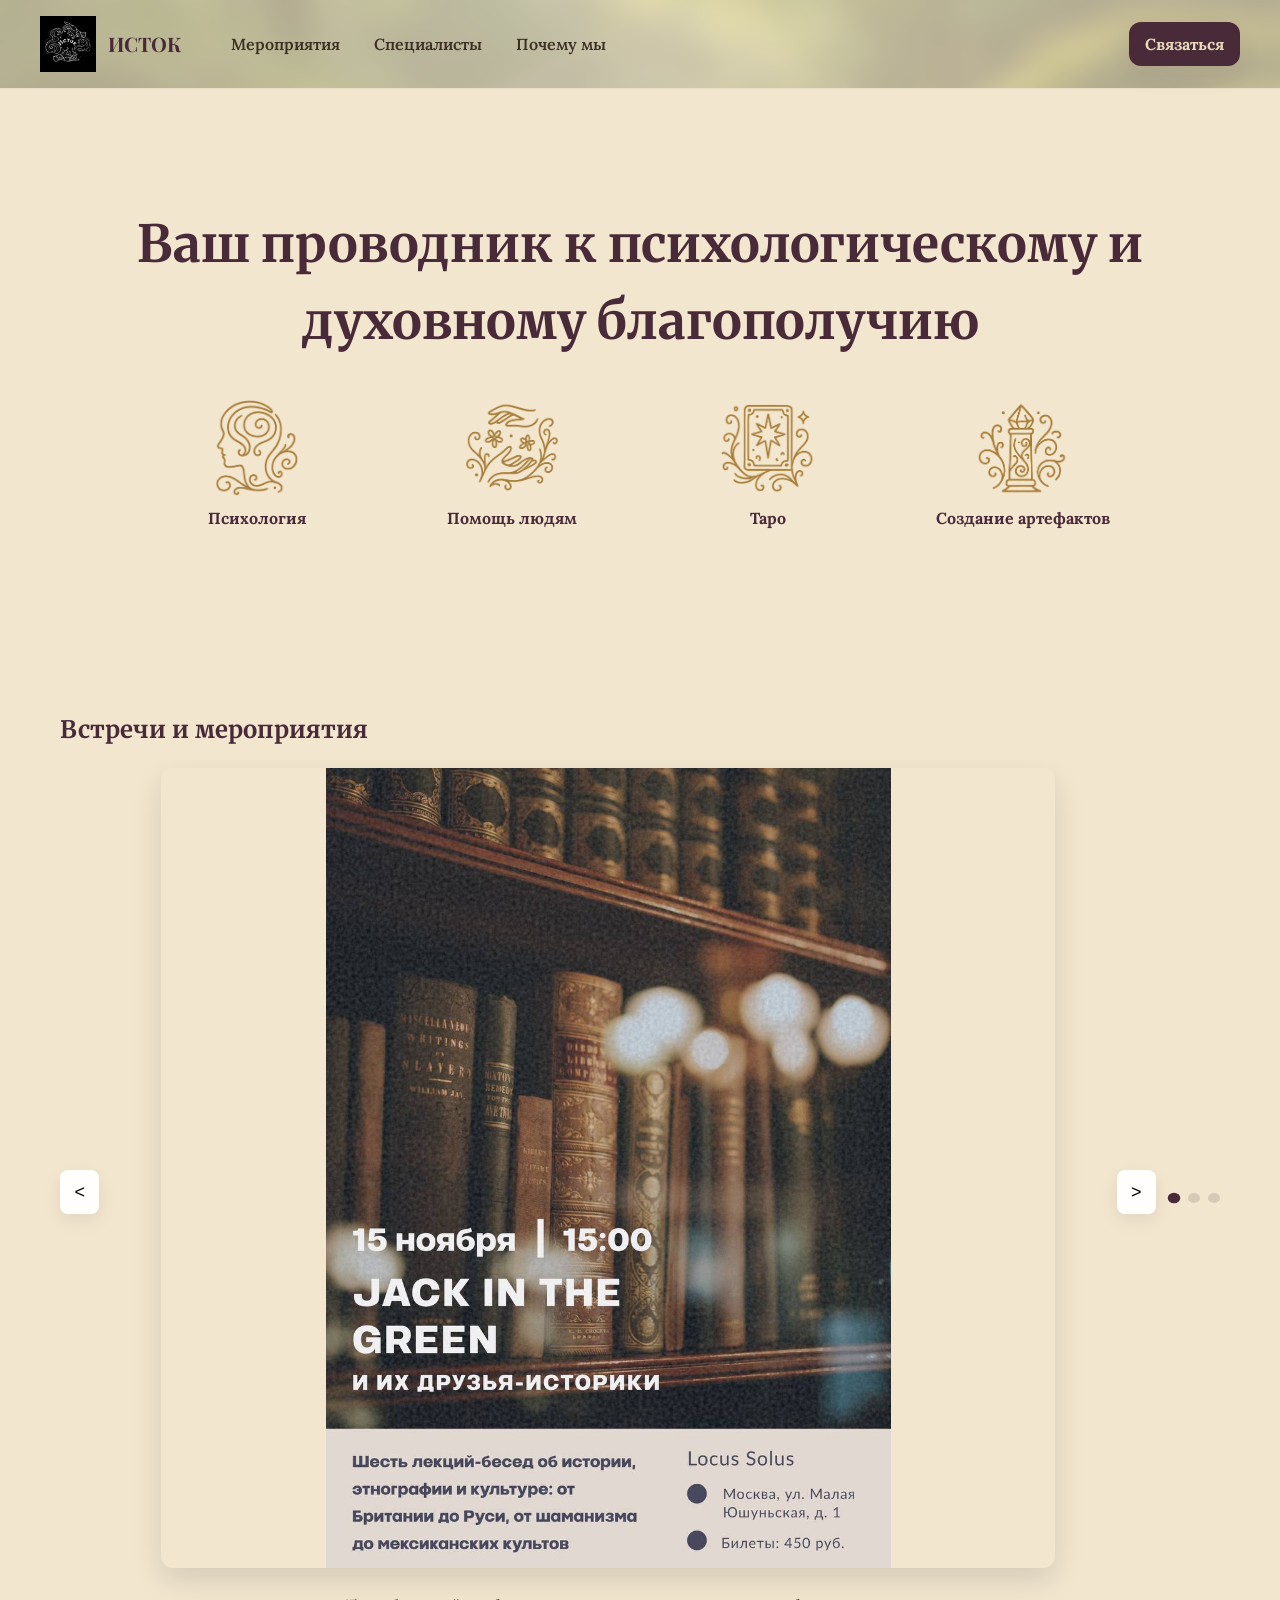
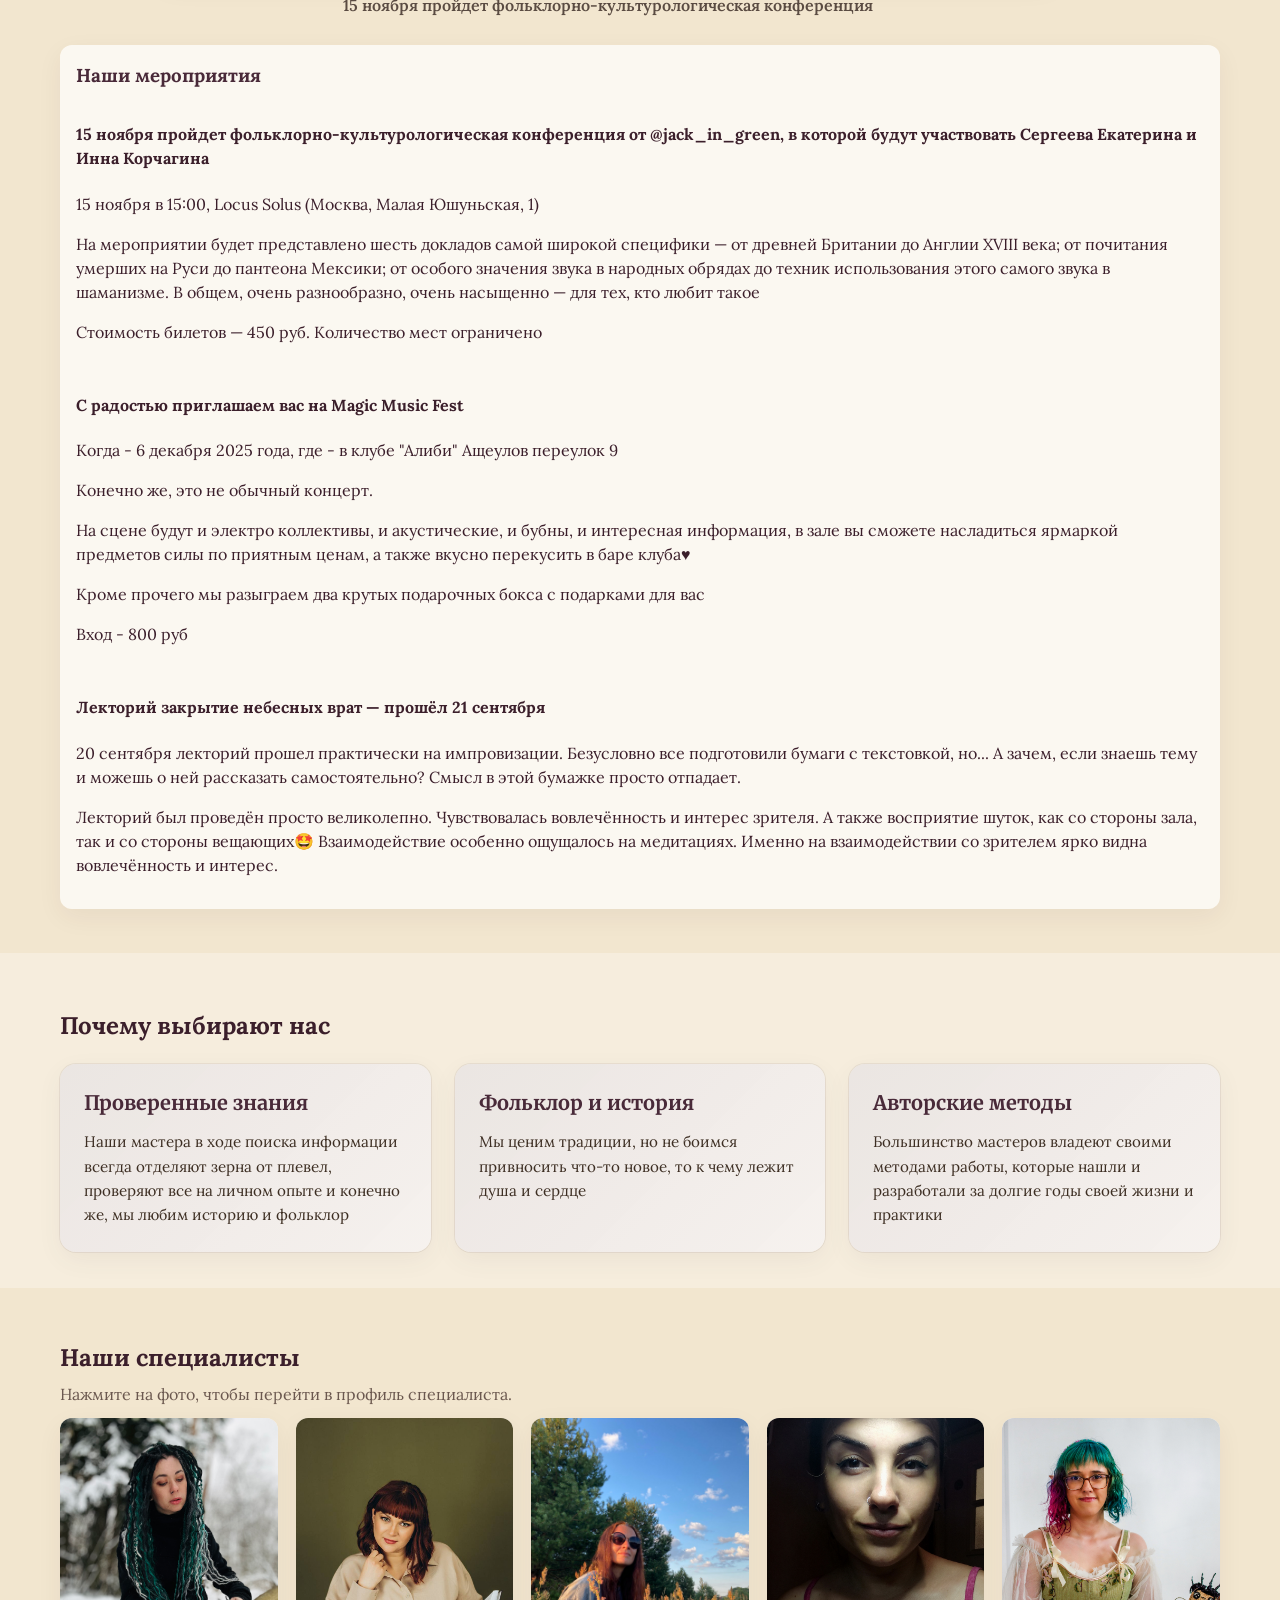
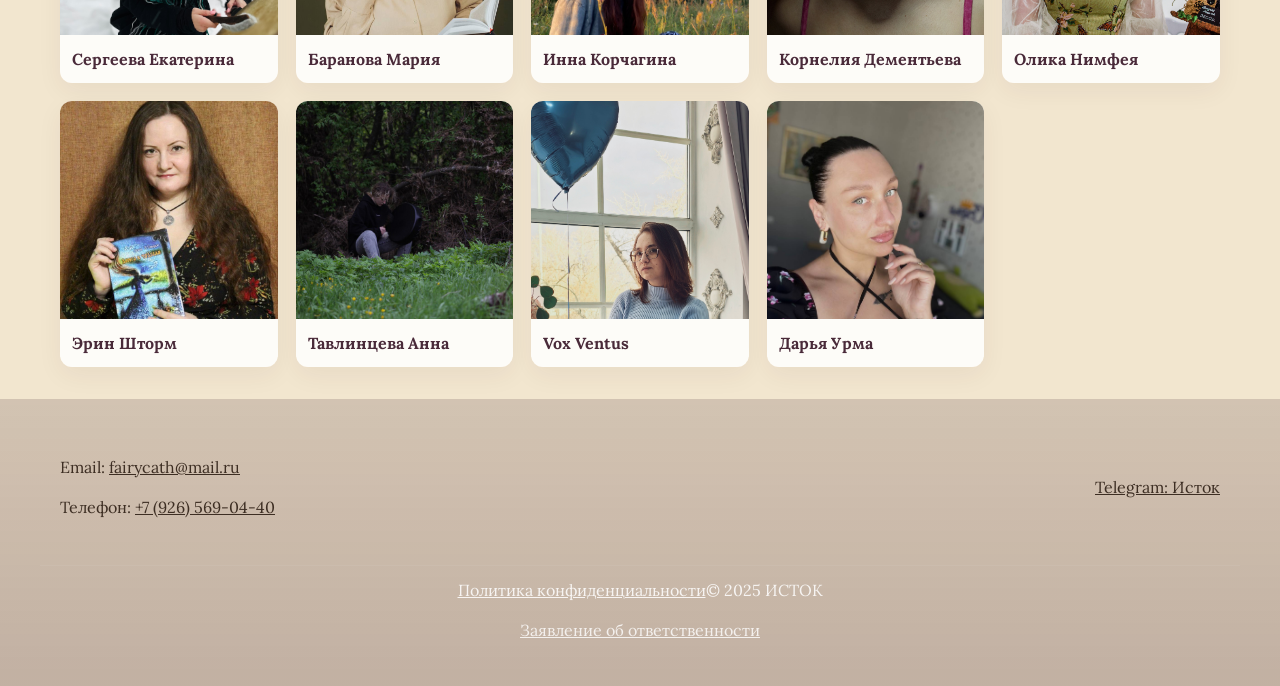
==== commit 41d70657: "заявление об отвественности" ====
--- a/index.html
+++ b/index.html
@@ -234,7 +234,11 @@
       </div>
       <div class="socials"><a href="https://t.me/istok_fest">Telegram: Исток</a></div>
     </div>
-    <div class="container footer-bottom"><a class="privacy" href="/privacy.html">Политика конфиденциальности</a><span>© 2025 ИСТОК</span></div>
+    <div class="container footer-bottom">
+      <a class="privacy" href="/privacy.html">Политика конфиденциальности</a><span>© 2025 ИСТОК</span>
+      <p><a href="responsb.html" style="color: rgba(255,255,255,0.8);">Заявление об ответственности</a></p>
+    </div>
+    
   </footer>
 
   <!-- Подключаем внешний JS карусели -->
--- a/css/styles.css
+++ b/css/styles.css
@@ -715,3 +715,196 @@
 .hidden { display:none !important; }
 .sr-only { position:absolute; left:-9999px; top:auto; width:1px; height:1px; overflow:hidden; }
 
+
+/* Hero Marathon */
+.hero--marathon {
+  background: linear-gradient(135deg, #2c3e50 0%, #3498db 100%);
+  color: white;
+  padding: 100px 0 60px;
+}
+
+.hero__info {
+  display: flex;
+  gap: 30px;
+  margin-top: 30px;
+  flex-wrap: wrap;
+}
+
+.info-item {
+  display: flex;
+  align-items: center;
+  gap: 10px;
+  font-size: 16px;
+}
+
+/* About Marathon */
+.about-marathon__text {
+  font-size: 18px;
+  line-height: 1.6;
+  margin-bottom: 40px;
+  text-align: center;
+  max-width: 800px;
+  margin-left: auto;
+  margin-right: auto;
+}
+
+.features {
+  display: grid;
+  grid-template-columns: repeat(auto-fit, minmax(250px, 1fr));
+  gap: 30px;
+  margin-top: 50px;
+}
+
+.feature {
+  text-align: center;
+  padding: 30px 20px;
+  background: white;
+  border-radius: 10px;
+  box-shadow: 0 5px 15px rgba(0,0,0,0.1);
+}
+
+.feature i {
+  font-size: 40px;
+  color: #3498db;
+  margin-bottom: 20px;
+}
+
+.feature h4 {
+  margin-bottom: 15px;
+  color: #2c3e50;
+}
+
+/* Event Cards */
+.events-grid {
+  display: grid;
+  grid-template-columns: repeat(auto-fit, minmax(350px, 1fr));
+  gap: 30px;
+}
+
+.event-card {
+  background: white;
+  border-radius: 10px;
+  box-shadow: 0 5px 15px rgba(0,0,0,0.1);
+  overflow: hidden;
+  transition: transform 0.3s ease;
+}
+
+.event-card:hover {
+  transform: translateY(-5px);
+}
+
+.event-card__content {
+  padding: 30px;
+}
+
+.event-card__title {
+  font-size: 20px;
+  margin-bottom: 15px;
+  color: #2c3e50;
+}
+
+.event-card__description {
+  line-height: 1.6;
+  margin-bottom: 20px;
+  color: #666;
+}
+
+.event-card__lecturer {
+  margin-bottom: 15px;
+  color: #3498db;
+  font-weight: 500;
+}
+
+.event-card__time {
+  display: flex;
+  align-items: center;
+  gap: 8px;
+  color: #7f8c8d;
+  font-size: 14px;
+}
+
+/* Event Info */
+.event-info {
+  max-width: 1000px;
+  margin: 0 auto;
+}
+
+.info-cards {
+  display: grid;
+  grid-template-columns: repeat(auto-fit, minmax(250px, 1fr));
+  gap: 30px;
+  margin-bottom: 50px;
+}
+
+.info-card {
+  background: white;
+  padding: 30px;
+  border-radius: 10px;
+  box-shadow: 0 5px 15px rgba(0,0,0,0.1);
+  text-align: center;
+}
+
+.info-card__icon {
+  font-size: 40px;
+  color: #3498db;
+  margin-bottom: 20px;
+}
+
+.info-card h3 {
+  margin-bottom: 15px;
+  color: #2c3e50;
+}
+
+.info-card p {
+  margin-bottom: 8px;
+  line-height: 1.5;
+}
+
+.note {
+  font-size: 12px;
+  color: #7f8c8d;
+  margin-top: 15px;
+}
+
+.registration-cta {
+  text-align: center;
+  padding: 40px;
+  background: linear-gradient(135deg, #3498db 0%, #2c3e50 100%);
+  color: white;
+  border-radius: 10px;
+}
+
+.registration-cta h3 {
+  margin-bottom: 15px;
+  font-size: 24px;
+}
+
+.registration-cta p {
+  margin-bottom: 25px;
+  font-size: 16px;
+  opacity: 0.9;
+}
+
+/* Responsive */
+@media (max-width: 768px) {
+  .hero__info {
+      flex-direction: column;
+      gap: 15px;
+  }
+  
+  .features {
+      grid-template-columns: 1fr;
+  }
+  
+  .events-grid {
+      grid-template-columns: 1fr;
+  }
+  
+  .info-cards {
+      grid-template-columns: 1fr;
+  }
+  
+  .event-card__content {
+      padding: 20px;
+  }
+}
